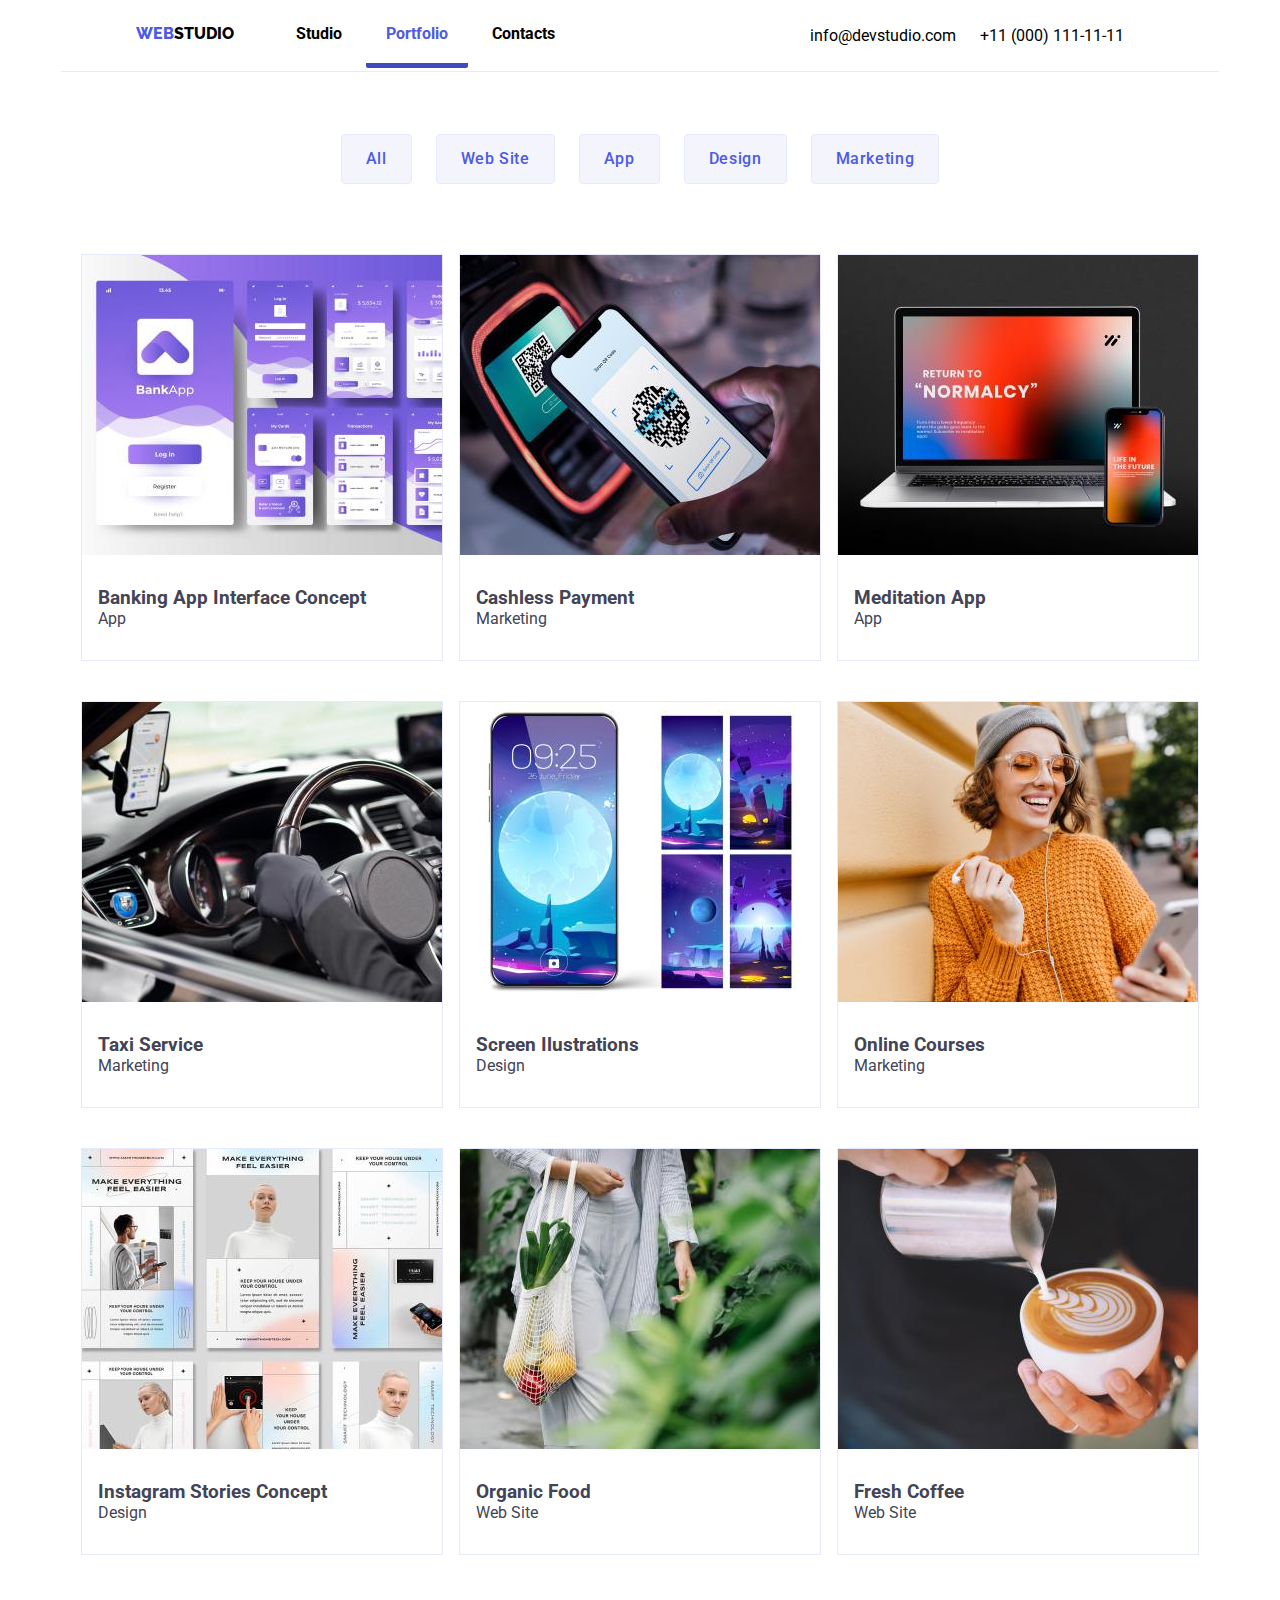
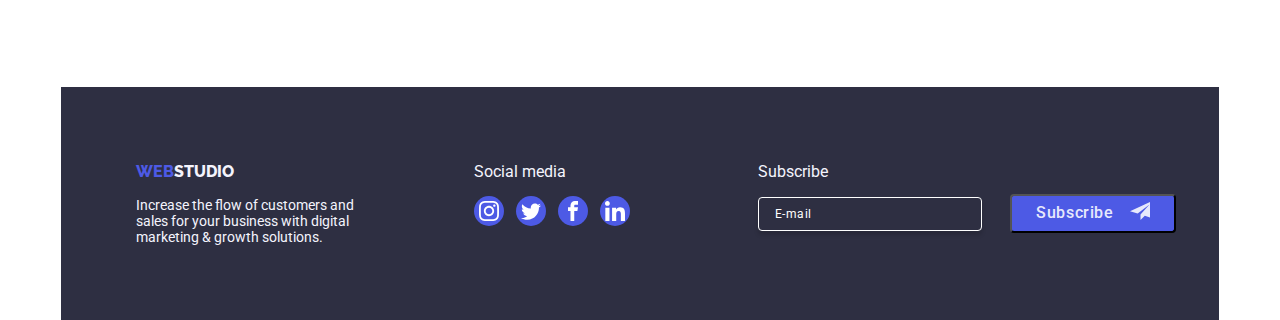
==== portfolio.html @ 4162ba5b "Initial commit" ====
<!DOCTYPE html>
<html lang="en">
  <head>
    <meta charset="UTF-8" />
    <meta name="viewport" content="width=device-width, initial-scale=1.0" />
    <link rel="stylesheet" type="text/css" href="./CSS/styles.css" />
    <title>Portfolio</title>

    <!--GoogleFont-->
    <link rel="preconnect" href="https://fonts.googleapis.com" />
    <link rel="preconnect" href="https://fonts.gstatic.com" crossorigin />
    <link
      href="https://fonts.googleapis.com/css2?family=Raleway:wght@800&family=Roboto:wght@400;500;700;900&display=swap"
      rel="stylesheet"
    />
    <link
      rel="stylesheet"
      href="https://cdnjs.cloudflare.com/ajax/libs/modern-normalize/2.0.0/modern-normalize.min.css"
      integrity="sha512-4xo8blKMVCiXpTaLzQSLSw3KFOVPWhm/TRtuPVc4WG6kUgjH6J03IBuG7JZPkcWMxJ5huwaBpOpnwYElP/m6wg=="
      crossorigin="anonymous"
      referrerpolicy="no-referrer"
    />
  </head>
  <body class="container">
    <header>
      <!--Navigational Links-->

      <nav class="headerlinks">
        <ul class="headerlinks-menu1">
          <li class="headerlinks-left">
            <a href="index.html" class="webstudio" style="color: #4d5ae5"
              >WEB<span class="Studio" style="color: black">STUDIO</span></a
            >
          </li>
          <li class="headerlinks-left">
            <a href="index.html" class="link">Studio</a>
          </li>

          <li class="headerlinks-left">
            <a href="portfolio.html" class="link active" style="color: #4d5ae5"
              >Portfolio</a
            >
          </li>

          <li class="headerlinks-left">
            <a href="#" class="link">Contacts</a>
          </li>
        </ul>

        <ul class="headerlinks-menu2">
          <li class="headerlinks-right">
            <a href="mailto:info@devstudio.com" class="link2"
              >info&#64;devstudio.com</a
            >
          </li>

          <li class="headerlinks-right">
            <a href="tel:+110001111111" class="link2"
              >+11 &#40;000&#41; 111&#8208;11&#8208;11</a
            >
          </li>
        </ul>
      </nav>
    </header>

    <main>
      <div class="portfoliofilter">
        <!--Portfolio Button Filter Section-->
        <br />
        <button class="portfoliobuttons" type="button">All</button>
        <button class="portfoliobuttons" type="button">Web Site</button>
        <button class="portfoliobuttons" type="button">App</button>
        <button class="portfoliobuttons" type="button">Design</button>
        <button class="portfoliobuttons" type="button">Marketing</button>
      </div>

      <section>
        <!--Portfolio Images Section-->

        <div class="portfolioimagesection">
          <div class="portfoliocontainer">
            <div class="portfoliodetails">
              <div class="portfolio-image">
                <img
                  src="Images/portfolio_banking_app_interface_concept.jpg"
                  alt="portfolio_banking_app_interface_concept"
                  width="360"
                  height="300"
                />
                <div class="portfolio-imagecaption">
                  <p>
                    14 Stylish and User-Friendly App Design Concepts · Task
                    Manager App · Calorie Tracker App · Exotic Fruit Ecommerce
                    App · Cloud Storage App
                  </p>
                </div>
              </div>

              <ul class="portfoliotext">
                <li><h3>Banking App Interface Concept</h3></li>
                <li>App</li>
              </ul>
            </div>

            <div class="portfoliodetails">
              <div class="portfolio-image">
                <img
                  src="Images/portfolio_cashless_payment.jpg"
                  alt="portfolio_cashless_payment"
                  width="360"
                  height="300"
                />
                <div class="portfolio-imagecaption">
                  <p>
                    14 Stylish and User-Friendly App Design Concepts · Task
                    Manager App · Calorie Tracker App · Exotic Fruit Ecommerce
                    App · Cloud Storage App
                  </p>
                </div>
              </div>
              <ul class="portfoliotext">
                <li><h3>Cashless Payment</h3></li>
                <li>Marketing</li>
              </ul>
            </div>

            <div class="portfoliodetails">
              <div class="portfolio-image">
                <img
                  src="Images/portfolio_meditation_app.jpg"
                  alt="portfolio_meditation_app"
                  width="360"
                  height="300"
                />
                <div class="portfolio-imagecaption">
                  <p>
                    14 Stylish and User-Friendly App Design Concepts · Task
                    Manager App · Calorie Tracker App · Exotic Fruit Ecommerce
                    App · Cloud Storage App
                  </p>
                </div>
              </div>
              <ul class="portfoliotext">
                <li><h3>Meditation App</h3></li>
                <li>App</li>
              </ul>
            </div>
          </div>

          <div class="portfoliocontainer">
            <div class="portfoliodetails">
              <div class="portfolio-image">
                <img
                  src="Images/portfolio_taxi_service.jpg"
                  alt="portfolio_taxi_service"
                  width="360"
                  height="300"
                />
                <div class="portfolio-imagecaption">
                  <p>
                    14 Stylish and User-Friendly App Design Concepts · Task
                    Manager App · Calorie Tracker App · Exotic Fruit Ecommerce
                    App · Cloud Storage App
                  </p>
                </div>
              </div>
              <ul class="portfoliotext">
                <li><h3>Taxi Service</h3></li>
                <li>Marketing</li>
              </ul>
            </div>

            <div class="portfoliodetails">
              <div class="portfolio-image">
                <img
                  src="Images/portfolio_screen_illustrations.jpg"
                  alt="portfolio_screen_illustrations"
                  width="360"
                  height="300"
                />
                <div class="portfolio-imagecaption">
                  <p>
                    14 Stylish and User-Friendly App Design Concepts · Task
                    Manager App · Calorie Tracker App · Exotic Fruit Ecommerce
                    App · Cloud Storage App
                  </p>
                </div>
              </div>
              <ul class="portfoliotext">
                <li><h3>Screen Ilustrations</h3></li>
                <li>Design</li>
              </ul>
            </div>

            <div class="portfoliodetails">
              <div class="portfolio-image">
                <img
                  src="Images/portfolio_online_courses.jpg"
                  alt="portfolio_online_courses"
                  width="360"
                  height="300"
                />

                <div class="portfolio-imagecaption">
                  <p>
                    14 Stylish and User-Friendly App Design Concepts · Task
                    Manager App · Calorie Tracker App · Exotic Fruit Ecommerce
                    App · Cloud Storage App
                  </p>
                </div>
              </div>
              <ul class="portfoliotext">
                <li><h3>Online Courses</h3></li>
                <li>Marketing</li>
              </ul>
            </div>
          </div>

          <div class="portfoliocontainer">
            <div class="portfoliodetails">
              <div class="portfolio-image">
                <img
                  src="Images/portfolio_instagram_stories_concept.jpg"
                  alt="portfolio_instagram_stories_concept"
                  width="360"
                  height="300"
                />
                <div class="portfolio-imagecaption">
                  <p>
                    14 Stylish and User-Friendly App Design Concepts · Task
                    Manager App · Calorie Tracker App · Exotic Fruit Ecommerce
                    App · Cloud Storage App
                  </p>
                </div>
              </div>
              <ul class="portfoliotext">
                <li><h3>Instagram Stories Concept</h3></li>
                <li>Design</li>
              </ul>
            </div>

            <div class="portfoliodetails">
              <div class="portfolio-image">
                <img
                  src="Images/portfolio_organic_food.jpg"
                  alt="portfolio_organic_food"
                  width="360"
                  height="300"
                />
                <div class="portfolio-imagecaption">
                  <p>
                    14 Stylish and User-Friendly App Design Concepts · Task
                    Manager App · Calorie Tracker App · Exotic Fruit Ecommerce
                    App · Cloud Storage App
                  </p>
                </div>
              </div>
              <ul class="portfoliotext">
                <li><h3>Organic Food</h3></li>
                <li>Web Site</li>
              </ul>
            </div>

            <div class="portfoliodetails">
              <div class="portfolio-image">
                <img
                  src="Images/portfolio_fresh_coffee.jpg"
                  alt="portfolio_fresh_coffee"
                  width="360"
                  height="300"
                />

                <div class="portfolio-imagecaption">
                  <p>
                    14 Stylish and User-Friendly App Design Concepts · Task
                    Manager App · Calorie Tracker App · Exotic Fruit Ecommerce
                    App · Cloud Storage App
                  </p>
                </div>
              </div>
              <ul class="portfoliotext">
                <li><h3>Fresh Coffee</h3></li>
                <li>Web Site</li>
              </ul>
            </div>
          </div>
        </div>
      </section>
    </main>

    <footer>
      <!--End Description-->
      <div class="footer">
        <div class="footerlogodetails">
          <a href="index.html" class="webstudio" style="color: #4d5ae5"
            >WEB<span class="Studio" style="color: #f4f4fd">STUDIO</span></a
          >

          <div class="footerdetails">
            <p>
              Increase the flow of customers and
              <br />
              sales for your business with digital
              <br />
              marketing &amp; growth solutions.
            </p>
          </div>
        </div>
        <div class="footersocialmedia">
          <p class="footerlabel">Social media</p>
          <div class="footer-icon">
            <svg width="20px" height="20px" class="iconsocmed">
              <use xlink:href="Images/icons.svg#instagram"></use>
            </svg>
          </div>
          <div class="footer-icon">
            <svg width="20" height="20" class="iconsocmed">
              <use xlink:href="./Images/icons.svg#twitter"></use>
            </svg>
          </div>
          <div class="footer-icon">
            <svg width="20" height="20" class="iconsocmed">
              <use xlink:href="./Images/icons.svg#facebook"></use>
            </svg>
          </div>
          <div class="footer-icon">
            <svg width="20" height="20" class="iconsocmed">
              <use xlink:href="./Images/icons.svg#linkedin-1"></use>
            </svg>
          </div>
        </div>

        <div>
          <p class="footerlabel">Subscribe</p>
          <div class="footer-subscribe">
            <form class="footer-form">
              <input type="email" class="footer-input" placeholder="E-mail" />
              <button type="submit" class="footer-button">
                Subscribe
                <span>
                  <svg width="20" height="20" class="icon-form">
                    <use xlink:href="./Images/icons.svg#icon-subscribe"></use>
                  </svg>
                </span>
              </button>
            </form>
          </div>
        </div>
      </div>
    </footer>
  </body>
</html>
---- CSS/styles.css ----
/*Global CSS*/

* {
  margin: 0;
  padding: 0;
  box-sizing: border-box;
}
.container {
  max-width: 1158px;
  padding-left: 0;
  padding-right: 0;
  margin-left: auto;
  margin-right: auto;
}
/* Root CSS*/
:root {
  --Iris: #4d5ae5;
  --Cloud: #f4f4fd;
  --Navy-Blue: #2e2f42;
  --White: #fff;
  --Cornflower: #e7e9fc;
  --SLATE: #434455;
  --lightslate: #8e8f99;
  --ocean: #404bbf;

  /* Navigational links CSS */
}
.headerlinks {
  display: flex;
  justify-content: space-between;
  align-items: center;
  flex-direction: row;
  padding-left: 75px;
  padding-right: 75px;
  flex-wrap: wrap;
  border-bottom: 1px solid var(--Cornflower);
  height: 72px;
}
.webstudio {
  text-decoration: none;
  font-weight: 800;
  font-family: 'raleway', sans-serif;
  padding-right: 38px;
  cursor: pointer;
}

.headerlinks-left .link {
  /*text decorations*/
  text-decoration: none;
  font-weight: bold;
  color: black;
  font-size: 16px;
  padding-right: 20px;
  padding-left: 20px;
}

.headerlinks-right .link2 {
  /*text decorations*/
  text-decoration: none;
  color: black;
  font-size: 16px;
  padding-right: 20px;
  padding-bottom: 20px;
}
.link:hover {
  color: gray;
}
.link2:hover {
  color: gray;
}
.link:active {
  color: var(--ocean);
  border-bottom: 5px solid var(--ocean);
  border-radius: 2px;
  width: 100%;
  display: inline-flex;
  padding-top: 20px;
  padding-bottom: 20px;
}
.link2:active {
  color: var(--ocean);
  border-bottom: 5px solid var(--ocean);
  border-radius: 2px;
  width: 100%;
  display: inline-flex;
  padding-top: 20px;
  padding-bottom: 20px;
}

.active {
  color: var(--ocean);
  border-bottom: 5px solid var(--ocean);
  border-radius: 2px;
  width: 100%;
  display: inline-flex;
  padding-top: 20px;
  padding-bottom: 20px;
}

.headerlinks-left {
  display: inline-block;
}

.headerlinks-right {
  display: inline-block;
}

/* Title heading CSS */

.button:hover {
  background-color: var(--Iris);
  color: var(--Cloud);
  box-shadow: 0px 2px 1px 0px rgba(46, 47, 66, 0.08),
    0px 1px 1px 0px rgba(46, 47, 66, 0.16),
    0px 1px 6px 0px rgba(46, 47, 66, 0.08);
}

.title {
  background-image: url('../Images/people_office.jpg');
  background-size: cover;
  position: relative;
  background-position: center;
  background-position-y: -135px;
  height: 500px;
  width: 1158px;

  font-size: 40px;
  color: var(--Cloud);

  /* flex*/
  display: flex;
  align-items: center;
  flex-direction: column;
  justify-content: center;
  font-weight: 900;
  flex-shrink: 0;

  /*margins and padding*/
  padding-top: 200px;
  padding-bottom: 200px;
}

.titleoverlay {
  background-color: rgba(46, 47, 66, 0.7);
  position: absolute;
  height: 100%;
  width: 100%;
  top: 0;
  left: 0;
  z-index: 1;
}

.button {
  z-index: 10;
}

.herotitle {
  border: 0;
  padding-bottom: 24px;
  z-index: 11;
}

.button {
  text-align: center;
  color: var(--SLATE);
  border-radius: 4px;
  cursor: pointer;
  font-family: Roboto;
  font-size: 16px;

  /*margins and padding*/
  padding-top: 16px;
  padding-bottom: 16px;
  padding-left: 32px;
  padding-right: 32px;
  border: 4px;
}

/*Modal CSS*/
.backdrop {
  width: 100%;
  height: 100%;
  background-color: rgba(0, 0, 0, 0.4);
  position: fixed;
  top: 0;
  display: flex;
  justify-content: center;
  align-items: center;
  transition: opacity 250ms cubic-bezier(0.4, 0, 0.2, 1);
  z-index: 12;
}
.modal {
  width: 408px;
  height: 584px;
  background-color: white;
  border-radius: 4px;
  padding: 24px;
}
.is-hidden {
  pointer-events: none;
  opacity: 0;
}
.modal-close-btn {
  border-radius: 100%;
  border: 1px solid rgba(0, 0, 0, 0.1);
  background-color: var(--Cornflower);
  width: 24px;
  height: 24px;
  color: var(--ocean);
  margin-left: auto;
  display: block;
  transition: fill 250ms cubic-bezier(0.4, 0, 0.2, 1),
    border 250ms cubic-bezier(0.4, 0, 0.2, 1);
  cursor: pointer;
  display: flex;
  align-items: center;
  justify-content: center;
  font-size: 16px;
}
.modal-close-btn:hover {
  fill: currentColor;
  border: 1px solid currentColor;
  background-color: var(--ocean);
  color: var(--Cornflower);
  transition: fill 250ms cubic-bezier(0.4, 0, 0.2, 1),
    border 250ms cubic-bezier(0.4, 0, 0.2, 1);
}

.modal-header {
  color: var(--NAVY-BLUE, #2e2f42);
  text-align: center;
  margin-top: 24px;
  margin-bottom: 16px;
  /* Body Medium */
  font-family: Roboto;
  font-size: 16px;
  font-style: normal;
  font-weight: 500;
  line-height: 24px; /* 150% */
  letter-spacing: 0.32px;
}

.modal-label {
  color: var(--LIGHT-SLATE, #8e8f99);
  /* Small Text */
  font-family: Roboto;
  font-size: 12px;
  font-style: normal;
  font-weight: 400;
  line-height: 14px; /* 116.667% */
  letter-spacing: 0.48px;
}

.modal-input {
  color: var(--LIGHT-SLATE, #8e8f99);
  width: 360px;
  height: 40px;
  /* Small Text */
  font-family: Roboto;
  font-size: 12px;
  font-style: normal;
  font-weight: 400;
  line-height: 14px; /* 116.667% */
  letter-spacing: 0.48px;
  padding-left: 36px;
  border-radius: 4px;
  border: 1px solid var(--NAVY-BLUE-modal, rgba(46, 47, 66, 0.4));
  transition: 250ms;
  transition-property: color, border-color, background-color;
  transition-timing-function: cubic-bezier(0.4, 0, 0.2, 1);
}

.modal-textbox {
  color: var(--LIGHT-SLATE, #8e8f99);
  width: 360px;
  height: 100px;
  /* Small Text */
  font-family: Roboto;
  font-size: 12px;
  font-style: normal;
  font-weight: 400;
  line-height: 14px; /* 116.667% */
  letter-spacing: 0.48px;
  padding: 8px 8px;
  border-radius: 4px;
  border: 1px solid var(--NAVY-BLUE-modal, rgba(46, 47, 66, 0.4));
}

textarea {
  resize: none;
}

.modal-checkbox {
  width: 16px;
  height: 16px;
}

.modal-checkboxcontainer {
  display: flex;
  gap: 8px;
  padding-top: 8px;
}
.modal-form {
  display: flex;
  flex-direction: column;
}

.modal-iconname {
  position: relative;
  top: -30px;
  left: 10px;
}

.modal-iconphone {
  position: relative;
  top: -30px;
  left: 10px;
}

.modal-iconemail {
  position: relative;
  top: -30px;
  left: 10px;
}
.modal-sendbutton {
  color: var(--Cornflower);
  border-radius: 4px;
  cursor: pointer;
  font-family: Roboto;
  font-size: 16px;
  position: relative;
  top: 20px;
  left: 95px;

  /*margins and padding*/
  padding: 16px 32px;
  border: 4px;
  background-color: var(--Iris);
  width: 169px;
  height: 56px;

  border-radius: 4px;
  box-shadow: 0px 4px 4px 0px rgba(0, 0, 0, 0.15);
}

.modal-sendbutton:active {
  border: 1px solid currentColor;
  background-color: var(--ocean);
  color: var(--Cornflower);
  transition: fill 250ms cubic-bezier(0.4, 0, 0.2, 1),
    border 250ms cubic-bezier(0.4, 0, 0.2, 1);
}
.modal-sendbutton:hover {
  cursor: pointer;
}

.modal-container {
  margin: 8px 0px;
}
/*modal checkbox*/

.service-agree {
  display: flex;
  align-items: center;
  justify-content: center;
}
.agree-checkbox {
  width: 20px;
  height: 20px;
  position: relative;
  left: 18px;
  opacity: 0;
}

.agree-check-icon {
  fill: none;
  margin-right: 8px;
  border: 2px solid black;
  border-radius: 2px;
  transition: 250ms;
  transition-property: color, border-color, background-color;
  transition-timing-function: cubic-bezier(0.4, 0, 0.2, 1);
}

.service-agree .agree-checkbox:focus + .agree-check-icon,
.service-agree .agree-checkbox:checked:focus + .agree-check-icon {
  outline: 2px solid #212121;
}

.service-agree .agree-checkbox:checked + .agree-check-icon {
  background-color: var(--Iris);
  border-color: var(--Iris);
  fill: white;
  outline: none;
  stroke: white;
  stroke-width: 0.2;
  visibility: visible;
}

.agree-text {
  color: var(--LIGHT-SLATE, #8e8f99);
  /* Small Text */
  font-family: Roboto;
  font-size: 12px;
  font-style: normal;
  font-weight: 400;
  line-height: 14px; /* 116.667% */
  letter-spacing: 0.48px;
}

/*modal psuedoelements*/
.modal-input:focus + .modal-iconname,
.modal-input:hover + .modal-iconname {
  fill: var(--Iris);
  transition: 250ms;
  transition-property: color, border-color, background-color;
  transition-timing-function: cubic-bezier(0.4, 0, 0.2, 1);
}

.modal-input:focus + .modal-iconphone,
.modal-input:hover + .modal-iconphone {
  fill: var(--Iris);
  transition: 250ms;
  transition-property: color, border-color, background-color;
  transition-timing-function: cubic-bezier(0.4, 0, 0.2, 1);
}

.modal-input:focus + .modal-iconemail,
.modal-input:hover + .modal-iconemail {
  fill: var(--Iris);
  transition: 250ms;
  transition-property: color, border-color, background-color;
  transition-timing-function: cubic-bezier(0.4, 0, 0.2, 1);
}

.modal-input:hover {
  border-radius: 4px;
  border: 1px solid var(--Iris-modal, rgba(85, 92, 228, 0.825));
  transition: 250ms;
  transition-property: color, border-color, background-color;
  transition-timing-function: cubic-bezier(0.4, 0, 0.2, 1);
}

.modal-textbox:hover::placeholder {
  color: var(--Iris);
  transition: 250ms;
  transition-property: color, border-color, background-color;
  transition-timing-function: cubic-bezier(0.4, 0, 0.2, 1);
}
.modal-textbox:hover {
  border-radius: 4px;
  border: 1px solid var(--Iris-modal, rgba(85, 92, 228, 0.825));
  transition: 250ms;
  transition-property: color, border-color, background-color;
  transition-timing-function: cubic-bezier(0.4, 0, 0.2, 1);
}

.modal-input:focus {
  border-radius: 4px;
  border: 1px solid var(--Iris-modal, rgba(85, 92, 228, 0.825));
  transition: 250ms;
  transition-property: color, border-color, background-color;
  transition-timing-function: cubic-bezier(0.4, 0, 0.2, 1);
}

/* Main CSS */
.advantages_section {
  margin-top: 60px;
  margin-bottom: 60px;
}
body {
  font-family: 'Roboto', sans-serif;
  color: var(--SLATE);
  margin-left: 100px;
  margin-right: 100px;
}
ul {
  list-style-type: none;
}
li {
  list-style-type: none;
}

h2 {
  color: var(--Navy-Blue);
}

/* Content1 CSS */

.content1 {
  /*flex and alignment*/
  display: flex;
  justify-content: center;
  padding-left: 50px;
  padding-right: 50px;
}

.content1-iconcontainer {
  background-color: var(--Cloud);
  padding: 24px 100px;
  text-align: center;
  margin-bottom: 8px;
  border-radius: 4px;
}

.content1-iconcontainer:hover {
  box-shadow: 5px 5px 5px 5px gray;
  transform: scale(0.75);
}
.content1-iconcontainer:active {
  background: linear-gradient(to bottom, #fff 0%, var(--lightslate) 100%);
}

.content1details {
  display: flex;
  flex-direction: column;
  align-items: flex-start;
  padding: 8px 8px;
  font-size: 16px;
  font-family: 'roboto', sans-serif;
}

.content1details h3 {
  margin-bottom: 8px;
}

/* Content2 CSS */
.content2title {
  text-align: center;
}
.content2images {
  display: flex;
  justify-content: center;
  margin-top: 50px;
  margin-bottom: 50px;
}

.images {
  margin: 12px;
  border: 1px solid var(--Cornflower);
}

/* Content3 CSS */

.content3 {
  background-color: var(--Cloud);
  text-align: center;
  padding-left: 50px;
  padding-right: 50px;
}

.content3profiles {
  /*design*/
  background-color: var(--White);
  border-radius: 0px 0px 4px 4px;
  background: var(--WHITE, #fff);
  box-shadow: 0px 2px 1px 0px rgba(46, 47, 66, 0.08),
    0px 1px 1px 0px rgba(46, 47, 66, 0.16),
    0px 1px 6px 0px rgba(46, 47, 66, 0.08);

  /*flex and alignment*/
  display: inline-flex;
  align-items: baseline;
  flex-direction: column;
  justify-content: center;

  /*paddings and margins*/
  margin-left: 8px;
  margin-right: 8px;
  margin-bottom: 120px;
}

.content3title {
  text-align: center;
  padding-top: 100px;
  padding-bottom: 72px;
}

.content3details {
  display: flex;
  justify-content: center;
  align-items: center;
  flex-direction: column;
  margin-left: auto;
  margin-right: auto;
  padding: 32px 32px 0px 32px;
  gap: 8px;
}

/*Content 4 CSS*/

.content4title {
  text-align: center;
  margin-bottom: 72px;
  margin-top: 120px;
}

.customers {
  display: inline-flex;
  flex-direction: row;
  border: 1px solid var(--lightslate);
  padding: 16px 24px;
  border-radius: 4px;
  margin: 0px 12px 120px 12px;
}

.customers:hover {
  box-shadow: 1px 1px 1px 1px gray;
  transform: scale(0.75);
}

.content4icons {
  display: flex;
  justify-content: center;
}

.customer-logo {
  fill: var(--lightslate);
}

/*footer CSS*/

.footer {
  background-color: var(--Navy-Blue);
  padding-top: 75px;
  padding-bottom: 75px;
  padding-left: 75px;

  display: flex;
  justify-content: flex-start;
  gap: 120px;
}

.footer .webstudio {
  text-decoration: none;
  font-weight: 800;
  font-family: 'raleway', sans-serif;
}

.footerdetails {
  color: var(--Cloud);
  font-size: 14px;
  margin-top: 16px;
}

.footerlabel {
  color: var(--Cloud);
  font-size: 16px;
}

/*Icons for footer and content 3 CSS*/

.footer-icon {
  display: inline-block;
  padding: 5px;
  background-color: var(--Iris);
  border-radius: 50%;
  margin-top: 15px;
  margin-right: 8px;
}

.footer-icon:active {
  background: linear-gradient(
    to bottom,

    var(--lightslate) 0%,
    var(--Iris) 100%
  );
}

.footer-icon:hover {
  transform: scale(1.5);
}

div .teamsocialicons {
  margin-bottom: 32px;
}
div .team-icon {
  display: inline-block;
  flex-direction: row;
  align-items: center;
  gap: 8px;
  padding: 5px;
  background-color: var(--Iris);
  border-radius: 50%;
  margin-top: 15px;
  margin-right: 8px;
}

.teamsocialicons {
  margin: auto;
}

.iconsocmed {
  fill: white;
  display: flex;
  justify-content: flex-start;
}

.team-icon:hover {
  transform: scale(1.5);
  background: var(--Iris);
}

.team-icon:active {
  background: linear-gradient(
    to bottom,
    var(--lightslate) 0%,
    var(--Iris) 100%
  );
}

.footer-button {
  display: inline-flex;
  background: var(--Iris);
  color: var(--Cornflower);
  padding: 4px 24px;
  justify-content: center;
  align-items: center;
  gap: 16px;
  border-radius: 4px;
  margin: 0 24px;
  /* Button Text */
  font-family: Roboto;
  font-size: 16px;
  font-style: normal;
  font-weight: 500;
  line-height: 24px; /* 150% */
  letter-spacing: 0.64px;
}

.icon-form {
  fill: var(--Cornflower);
}

.footer-input {
  padding: 4px 50px 4px 16px;
  margin-top: 16px;
  justify-content: center;
  color: var(--WHITE, #fff);
  font-family: Roboto;
  font-size: 12px;
  font-style: normal;
  font-weight: 400;
  line-height: 24px; /* 200% */
  letter-spacing: 0.48px;
  border-radius: 4px;
  border: 1px solid var(--WHITE, #fff);
  box-shadow: 0px 4px 4px 0px rgba(0, 0, 0, 0.15);
  background: var(--NAVY-BLUE, #2e2f42);
}

.footer-input:active {
  padding: 4px 50px 4px 16px;
  margin-top: 16px;
  justify-content: center;
  color: var(--WHITE, #fff);
  font-family: Roboto;
  font-size: 12px;
  font-style: normal;
  font-weight: 400;
  line-height: 24px; /* 200% */
  letter-spacing: 0.48px;
  border-radius: 4px;
  border: 1px solid var(--WHITE, #fff);
  box-shadow: 0px 4px 4px 0px rgba(0, 0, 0, 0.15);
  background: var(--NAVY-BLUE, #2e2f42);
}

.footer-input::placeholder {
  color: var(--WHITE, #fff);
}
/*** PORTFOLIO PAGE STYLES ***/

/* Portfolio main Css*/

.portfoliofilter {
  display: flex;
  justify-content: center;
  flex-direction: row;
  margin-right: 20px;
  margin-left: 20px;
  flex-wrap: wrap;
  margin-top: 50px;
}

.portfoliobuttons {
  padding: 12px 24px;
  margin: 12px;
  color: var(--IRIS, #4d5ae5);
  text-align: center;
  border-radius: 4px;
  border: 1px solid var(--CORNFLOWER, #e7e9fc);
  background: var(--CLOUD, #f4f4fd);

  /* Button Text */
  font-family: Roboto;
  font-size: 16px;
  font-style: normal;
  font-weight: 500;
  line-height: 24px; /* 150% */
  letter-spacing: 0.64px;
}

.portfoliobuttons:hover {
  background-color: var(--Iris);
  color: var(--Cloud);
  box-shadow: 0px 2px 1px 0px rgba(46, 47, 66, 0.08),
    0px 1px 1px 0px rgba(46, 47, 66, 0.16),
    0px 1px 6px 0px rgba(46, 47, 66, 0.08);
}

.portfolioimagesection {
  display: flex;
  flex-direction: column;
  align-items: center;
  margin-top: 50px;
  margin-bottom: 100px;
}
.portfoliocontainer {
  display: inline-flex;
  justify-content: center;
}

.portfoliodetails {
  display: flex;
  justify-content: flex-start;
  flex-direction: column;
  margin: 8px 8px 32px;

  border: 1px solid var(--Cornflower);
  text-align: left;
  overflow: hidden;
}

.portfoliotext {
  padding-inline-start: 16px;
  padding-top: 32px;
  padding-bottom: 32px;
}

/*Portfolio pseudo-class*/

.portfoliodetails:hover {
  box-shadow: 0px 2px 1px 0px rgba(46, 47, 66, 0.08),
    0px 1px 1px 0px rgba(46, 47, 66, 0.16),
    0px 1px 6px 0px rgba(46, 47, 66, 0.08);
}

/*portfolio image setting in HMW5*/
.portfolio-imagecaption {
  position: absolute;
  background-color: var(--IRIS, #4d5ae5);
  color: white;
  width: 100%;
  height: 100%;
  top: 0;
  left: 0;
  opacity: 0;
  transform: translateY(
    100%
  ); /*manipulates y axis of overlay to go 100% below*/

  transition: transform 0.25s cubic-bezier(0.4, 0, 0.2, 1);
}

.portfolio-imagecaption p {
  padding: 40px 32px;

  /*font style*/
  font-family: Roboto;
  font-size: 16px;
  font-style: normal;
  font-weight: 400;
  line-height: 24px; /* 150% */
  letter-spacing: 0.32px;
}

.portfolio-image {
  position: relative;
  overflow: hidden;
}

.portfolio-image img {
  display: block;
  width: 100%;
}

.portfoliodetails:hover .portfolio-imagecaption {
  opacity: 0.9;
  transform: translateY(0);
}
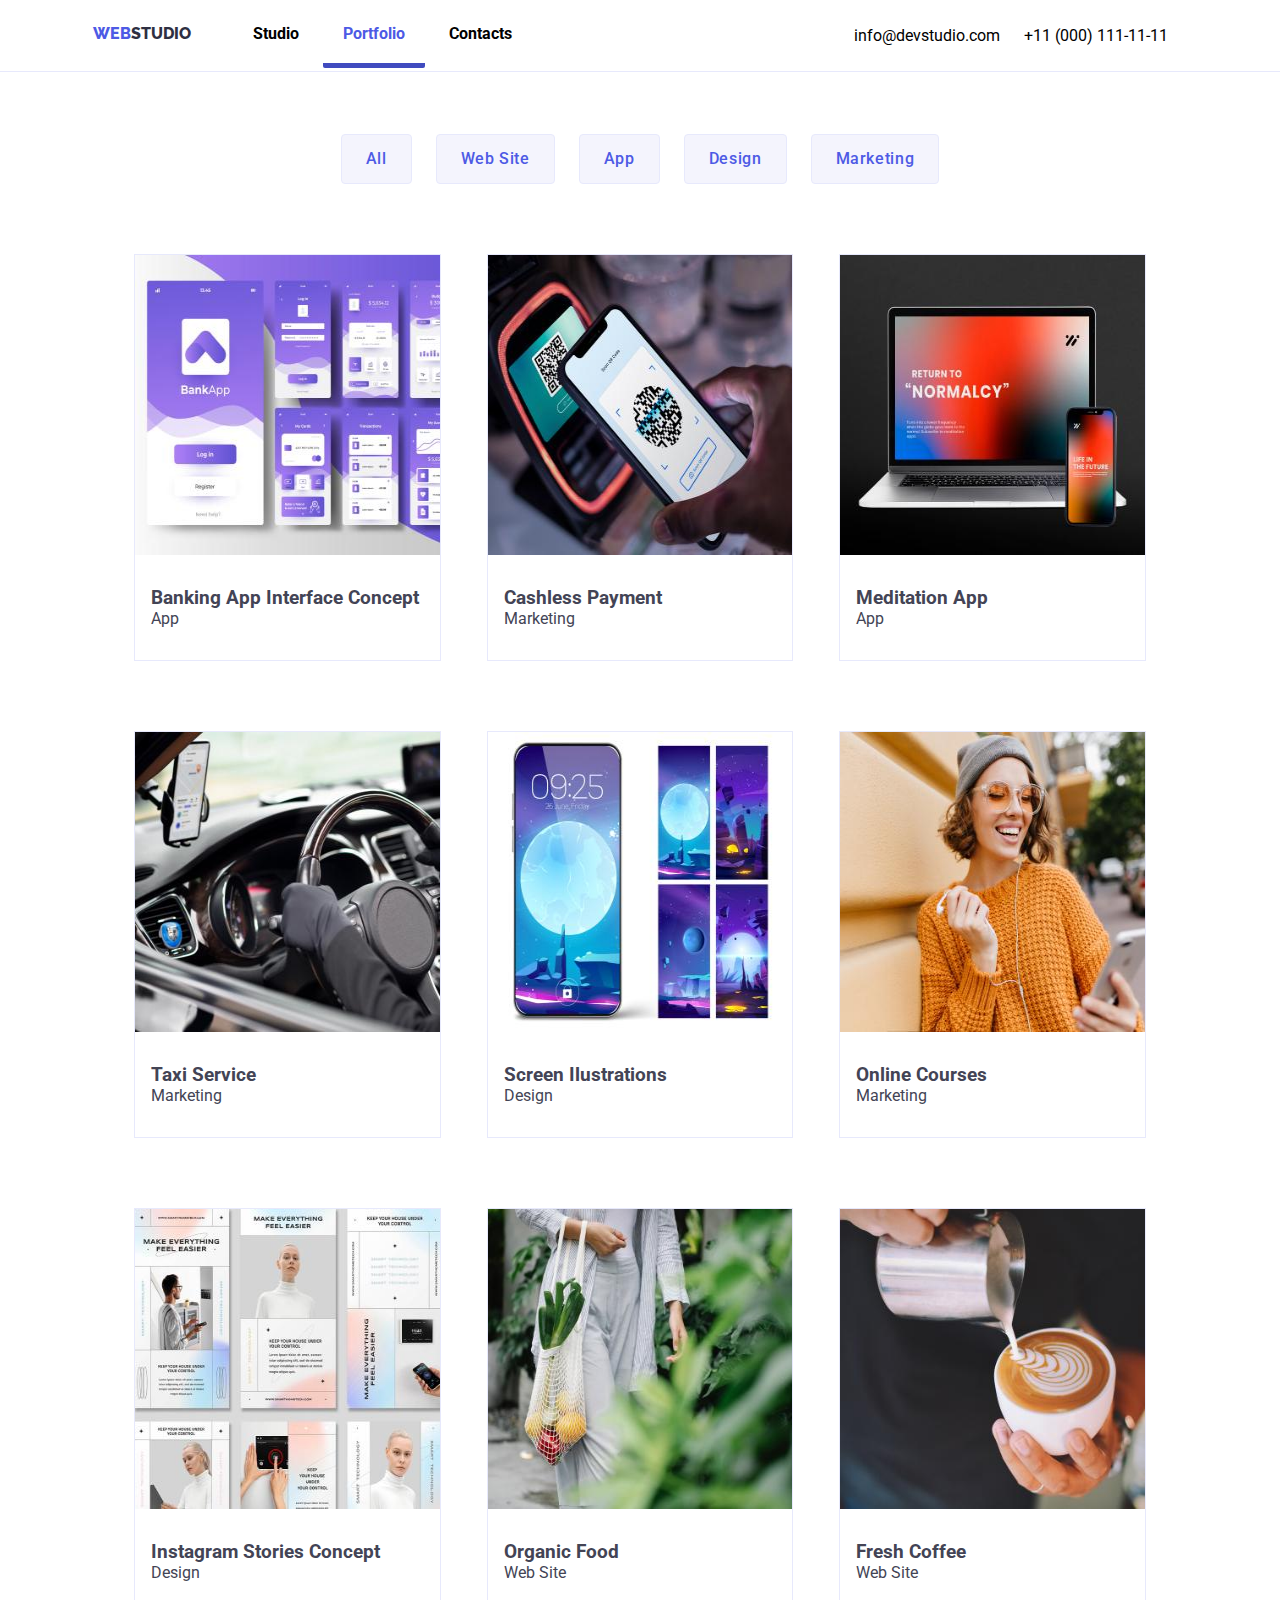
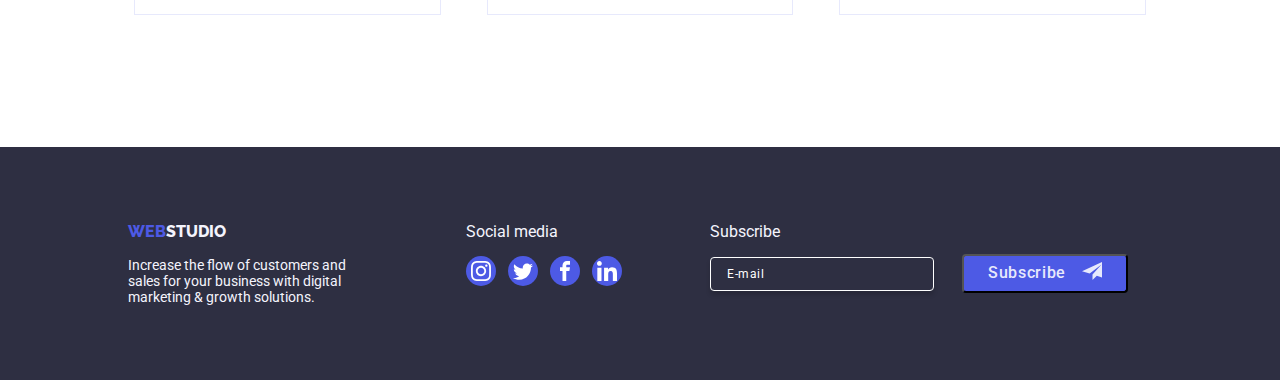
==== commit 582f2925: "Commit" ====
--- a/portfolio.html
+++ b/portfolio.html
@@ -23,46 +23,56 @@
   </head>
   <body class="container">
     <header>
-      <!--Navigational Links-->
-
-      <nav class="headerlinks">
-        <ul class="headerlinks-menu1">
-          <li class="headerlinks-left">
-            <a href="index.html" class="webstudio" style="color: #4d5ae5"
-              >WEB<span class="Studio" style="color: black">STUDIO</span></a
+         <!--Navigational Links-->
+         <nav class="headerlinks">
+          <ul class="headerlinks-menu1">
+            <li class="headerlinks-left logo">
+              <a href="index.html" class="webstudio" style="color: #4d5ae5"
+                >WEB<span class="Studio" style="color: #2e2f42">STUDIO</span></a
+              >
+            </li>
+            <li class="headerlinks-left link1">
+              <a href="index.html" class="link">Studio</a>
+            </li>
+  
+            <li class="headerlinks-left link1">
+              <a href="portfolio.html" class="link active" style="color: #4d5ae5"
+              >Portfolio</a>
+            </li>
+  
+            <li class="headerlinks-left link1">
+              <a href="#" class="link">Contacts</a>
+            </li>
+          </ul>
+  
+          <ul class="headerlinks-menu2">
+            <li class="headerlinks-right link2">
+              <a href="mailto:info@devstudio.com" class="link2"
+                >info&#64;devstudio.com</a
+              >
+            </li>
+  
+            <li class="headerlinks-right link2">
+              <a href="tel:+110001111111" class="link2"
+                >+11 &#40;000&#41; 111&#8208;11&#8208;11</a
+              >
+            </li>
+            <li class= "link3 mobile-container">
+              <button type="button" class="js-open-menu">
+              <svg
+              width="32"
+              height="22"
+              class="js-open-menu"
+              aria-expanded="true"
+              aria-controls="mobile-menu"
             >
-          </li>
-          <li class="headerlinks-left">
-            <a href="index.html" class="link">Studio</a>
-          </li>
-
-          <li class="headerlinks-left">
-            <a href="portfolio.html" class="link active" style="color: #4d5ae5"
-              >Portfolio</a
-            >
-          </li>
-
-          <li class="headerlinks-left">
-            <a href="#" class="link">Contacts</a>
-          </li>
-        </ul>
-
-        <ul class="headerlinks-menu2">
-          <li class="headerlinks-right">
-            <a href="mailto:info@devstudio.com" class="link2"
-              >info&#64;devstudio.com</a
-            >
-          </li>
-
-          <li class="headerlinks-right">
-            <a href="tel:+110001111111" class="link2"
-              >+11 &#40;000&#41; 111&#8208;11&#8208;11</a
-            >
-          </li>
-        </ul>
-      </nav>
+              <use href="./Images/icons.svg#hamburger"></use>
+            </svg>
+          </button>
+            </li>
+          </ul>
+        </nav>
     </header>
-
     <main>
       <div class="portfoliofilter">
         <!--Portfolio Button Filter Section-->
@@ -73,280 +83,284 @@
         <button class="portfoliobuttons" type="button">Design</button>
         <button class="portfoliobuttons" type="button">Marketing</button>
       </div>
-
-      <section>
-        <!--Portfolio Images Section-->
-
-        <div class="portfolioimagesection">
-          <div class="portfoliocontainer">
-            <div class="portfoliodetails">
-              <div class="portfolio-image">
-                <img
-                  src="Images/portfolio_banking_app_interface_concept.jpg"
-                  alt="portfolio_banking_app_interface_concept"
-                  width="360"
-                  height="300"
-                />
-                <div class="portfolio-imagecaption">
-                  <p>
-                    14 Stylish and User-Friendly App Design Concepts · Task
-                    Manager App · Calorie Tracker App · Exotic Fruit Ecommerce
-                    App · Cloud Storage App
-                  </p>
-                </div>
-              </div>
-
-              <ul class="portfoliotext">
-                <li><h3>Banking App Interface Concept</h3></li>
-                <li>App</li>
-              </ul>
-            </div>
-
-            <div class="portfoliodetails">
-              <div class="portfolio-image">
-                <img
-                  src="Images/portfolio_cashless_payment.jpg"
-                  alt="portfolio_cashless_payment"
-                  width="360"
-                  height="300"
-                />
-                <div class="portfolio-imagecaption">
-                  <p>
-                    14 Stylish and User-Friendly App Design Concepts · Task
-                    Manager App · Calorie Tracker App · Exotic Fruit Ecommerce
-                    App · Cloud Storage App
-                  </p>
-                </div>
-              </div>
-              <ul class="portfoliotext">
-                <li><h3>Cashless Payment</h3></li>
-                <li>Marketing</li>
-              </ul>
-            </div>
-
-            <div class="portfoliodetails">
-              <div class="portfolio-image">
-                <img
-                  src="Images/portfolio_meditation_app.jpg"
-                  alt="portfolio_meditation_app"
-                  width="360"
-                  height="300"
-                />
-                <div class="portfolio-imagecaption">
-                  <p>
-                    14 Stylish and User-Friendly App Design Concepts · Task
-                    Manager App · Calorie Tracker App · Exotic Fruit Ecommerce
-                    App · Cloud Storage App
-                  </p>
-                </div>
-              </div>
-              <ul class="portfoliotext">
-                <li><h3>Meditation App</h3></li>
-                <li>App</li>
-              </ul>
-            </div>
-          </div>
-
-          <div class="portfoliocontainer">
-            <div class="portfoliodetails">
-              <div class="portfolio-image">
-                <img
-                  src="Images/portfolio_taxi_service.jpg"
-                  alt="portfolio_taxi_service"
-                  width="360"
-                  height="300"
-                />
-                <div class="portfolio-imagecaption">
-                  <p>
-                    14 Stylish and User-Friendly App Design Concepts · Task
-                    Manager App · Calorie Tracker App · Exotic Fruit Ecommerce
-                    App · Cloud Storage App
-                  </p>
-                </div>
-              </div>
-              <ul class="portfoliotext">
-                <li><h3>Taxi Service</h3></li>
-                <li>Marketing</li>
-              </ul>
-            </div>
-
-            <div class="portfoliodetails">
-              <div class="portfolio-image">
-                <img
-                  src="Images/portfolio_screen_illustrations.jpg"
-                  alt="portfolio_screen_illustrations"
-                  width="360"
-                  height="300"
-                />
-                <div class="portfolio-imagecaption">
-                  <p>
-                    14 Stylish and User-Friendly App Design Concepts · Task
-                    Manager App · Calorie Tracker App · Exotic Fruit Ecommerce
-                    App · Cloud Storage App
-                  </p>
-                </div>
-              </div>
-              <ul class="portfoliotext">
-                <li><h3>Screen Ilustrations</h3></li>
-                <li>Design</li>
-              </ul>
-            </div>
-
-            <div class="portfoliodetails">
-              <div class="portfolio-image">
-                <img
-                  src="Images/portfolio_online_courses.jpg"
-                  alt="portfolio_online_courses"
-                  width="360"
-                  height="300"
-                />
-
-                <div class="portfolio-imagecaption">
-                  <p>
-                    14 Stylish and User-Friendly App Design Concepts · Task
-                    Manager App · Calorie Tracker App · Exotic Fruit Ecommerce
-                    App · Cloud Storage App
-                  </p>
-                </div>
-              </div>
-              <ul class="portfoliotext">
-                <li><h3>Online Courses</h3></li>
-                <li>Marketing</li>
-              </ul>
-            </div>
-          </div>
-
-          <div class="portfoliocontainer">
-            <div class="portfoliodetails">
-              <div class="portfolio-image">
-                <img
-                  src="Images/portfolio_instagram_stories_concept.jpg"
-                  alt="portfolio_instagram_stories_concept"
-                  width="360"
-                  height="300"
-                />
-                <div class="portfolio-imagecaption">
-                  <p>
-                    14 Stylish and User-Friendly App Design Concepts · Task
-                    Manager App · Calorie Tracker App · Exotic Fruit Ecommerce
-                    App · Cloud Storage App
-                  </p>
-                </div>
-              </div>
-              <ul class="portfoliotext">
-                <li><h3>Instagram Stories Concept</h3></li>
-                <li>Design</li>
-              </ul>
-            </div>
-
-            <div class="portfoliodetails">
-              <div class="portfolio-image">
-                <img
-                  src="Images/portfolio_organic_food.jpg"
-                  alt="portfolio_organic_food"
-                  width="360"
-                  height="300"
-                />
-                <div class="portfolio-imagecaption">
-                  <p>
-                    14 Stylish and User-Friendly App Design Concepts · Task
-                    Manager App · Calorie Tracker App · Exotic Fruit Ecommerce
-                    App · Cloud Storage App
-                  </p>
-                </div>
-              </div>
-              <ul class="portfoliotext">
-                <li><h3>Organic Food</h3></li>
-                <li>Web Site</li>
-              </ul>
-            </div>
-
-            <div class="portfoliodetails">
-              <div class="portfolio-image">
-                <img
-                  src="Images/portfolio_fresh_coffee.jpg"
-                  alt="portfolio_fresh_coffee"
-                  width="360"
-                  height="300"
-                />
-
-                <div class="portfolio-imagecaption">
-                  <p>
-                    14 Stylish and User-Friendly App Design Concepts · Task
-                    Manager App · Calorie Tracker App · Exotic Fruit Ecommerce
-                    App · Cloud Storage App
-                  </p>
-                </div>
-              </div>
-              <ul class="portfoliotext">
-                <li><h3>Fresh Coffee</h3></li>
-                <li>Web Site</li>
-              </ul>
-            </div>
-          </div>
-        </div>
-      </section>
+    <section>
+      <!--Portfolio Images Section-->
+
+      <div class="portfolioimagesection">
+       
+          <div class="portfoliodetails flex1 flex2">
+            <div class="portfolio-image">
+              <img
+                src="Images/portfolio_banking_app_interface_concept.jpg"
+                alt="portfolio_banking_app_interface_concept"
+                width="360"
+                height="300"
+              />
+              <div class="portfolio-imagecaption">
+                <p>
+                  14 Stylish and User-Friendly App Design Concepts · Task
+                  Manager App · Calorie Tracker App · Exotic Fruit Ecommerce
+                  App · Cloud Storage App
+                </p>
+              </div>
+            </div>
+
+            <ul class="portfoliotext">
+              <li><h3>Banking App Interface Concept</h3></li>
+              <li>App</li>
+            </ul>
+          </div>
+
+          <div class="portfoliodetails flex1 flex2">
+            <div class="portfolio-image">
+              <img
+                src="Images/portfolio_cashless_payment.jpg"
+                alt="portfolio_cashless_payment"
+                width="360"
+                height="300"
+              />
+              <div class="portfolio-imagecaption">
+                <p>
+                  14 Stylish and User-Friendly App Design Concepts · Task
+                  Manager App · Calorie Tracker App · Exotic Fruit Ecommerce
+                  App · Cloud Storage App
+                </p>
+              </div>
+            </div>
+            <ul class="portfoliotext">
+              <li><h3>Cashless Payment</h3></li>
+              <li>Marketing</li>
+            </ul>
+          </div>
+
+          <div class="portfoliodetails flex1 flex2">
+            <div class="portfolio-image">
+              <img
+                src="Images/portfolio_meditation_app.jpg"
+                alt="portfolio_meditation_app"
+                width="360"
+                height="300"
+              />
+              <div class="portfolio-imagecaption">
+                <p>
+                  14 Stylish and User-Friendly App Design Concepts · Task
+                  Manager App · Calorie Tracker App · Exotic Fruit Ecommerce
+                  App · Cloud Storage App
+                </p>
+              </div>
+            </div>
+            <ul class="portfoliotext">
+              <li><h3>Meditation App</h3></li>
+              <li>App</li>
+            </ul>
+          </div>
+        
+
+       
+          <div class="portfoliodetails flex1 flex2">
+            <div class="portfolio-image">
+              <img
+                src="Images/portfolio_taxi_service.jpg"
+                alt="portfolio_taxi_service"
+                width="360"
+                height="300"
+              />
+              <div class="portfolio-imagecaption">
+                <p>
+                  14 Stylish and User-Friendly App Design Concepts · Task
+                  Manager App · Calorie Tracker App · Exotic Fruit Ecommerce
+                  App · Cloud Storage App
+                </p>
+              </div>
+            </div>
+            <ul class="portfoliotext">
+              <li><h3>Taxi Service</h3></li>
+              <li>Marketing</li>
+            </ul>
+          </div>
+
+          <div class="portfoliodetails flex1 flex2">
+            <div class="portfolio-image">
+              <img
+                src="Images/portfolio_screen_illustrations.jpg"
+                alt="portfolio_screen_illustrations"
+                width="360"
+                height="300"
+              />
+              <div class="portfolio-imagecaption">
+                <p>
+                  14 Stylish and User-Friendly App Design Concepts · Task
+                  Manager App · Calorie Tracker App · Exotic Fruit Ecommerce
+                  App · Cloud Storage App
+                </p>
+              </div>
+            </div>
+            <ul class="portfoliotext">
+              <li><h3>Screen Ilustrations</h3></li>
+              <li>Design</li>
+            </ul>
+          </div>
+
+          <div class="portfoliodetails flex1 flex2">
+            <div class="portfolio-image">
+              <img
+                src="Images/portfolio_online_courses.jpg"
+                alt="portfolio_online_courses"
+                width="360"
+                height="300"
+              />
+
+              <div class="portfolio-imagecaption">
+                <p>
+                  14 Stylish and User-Friendly App Design Concepts · Task
+                  Manager App · Calorie Tracker App · Exotic Fruit Ecommerce
+                  App · Cloud Storage App
+                </p>
+              </div>
+            </div>
+            <ul class="portfoliotext">
+              <li><h3>Online Courses</h3></li>
+              <li>Marketing</li>
+            </ul>
+          </div>
+        
+
+    
+          <div class="portfoliodetails flex1 flex2">
+            <div class="portfolio-image">
+              <img
+                src="Images/portfolio_instagram_stories_concept.jpg"
+                alt="portfolio_instagram_stories_concept"
+                width="360"
+                height="300"
+              />
+              <div class="portfolio-imagecaption">
+                <p>
+                  14 Stylish and User-Friendly App Design Concepts · Task
+                  Manager App · Calorie Tracker App · Exotic Fruit Ecommerce
+                  App · Cloud Storage App
+                </p>
+              </div>
+            </div>
+            <ul class="portfoliotext flex1 flex2">
+              <li><h3>Instagram Stories Concept</h3></li>
+              <li>Design</li>
+            </ul>
+          </div>
+
+          <div class="portfoliodetails flex1 flex2">
+            <div class="portfolio-image">
+              <img
+                src="Images/portfolio_organic_food.jpg"
+                alt="portfolio_organic_food"
+                width="360"
+                height="300"
+              />
+              <div class="portfolio-imagecaption">
+                <p>
+                  14 Stylish and User-Friendly App Design Concepts · Task
+                  Manager App · Calorie Tracker App · Exotic Fruit Ecommerce
+                  App · Cloud Storage App
+                </p>
+              </div>
+            </div>
+            <ul class="portfoliotext">
+              <li><h3>Organic Food</h3></li>
+              <li>Web Site</li>
+            </ul>
+          </div>
+
+          <div class="portfoliodetails flex1 flex2">
+            <div class="portfolio-image">
+              <img
+                src="Images/portfolio_fresh_coffee.jpg"
+                alt="portfolio_fresh_coffee"
+                width="360"
+                height="300"
+              />
+
+              <div class="portfolio-imagecaption">
+                <p>
+                  14 Stylish and User-Friendly App Design Concepts · Task
+                  Manager App · Calorie Tracker App · Exotic Fruit Ecommerce
+                  App · Cloud Storage App
+                </p>
+              </div>
+            </div>
+            <ul class="portfoliotext">
+              <li><h3>Fresh Coffee</h3></li>
+              <li>Web Site</li>
+            </ul>
+          </div>
+        
+      </div>
+    </section>
     </main>
 
     <footer>
       <!--End Description-->
       <div class="footer">
-        <div class="footerlogodetails">
-          <a href="index.html" class="webstudio" style="color: #4d5ae5"
-            >WEB<span class="Studio" style="color: #f4f4fd">STUDIO</span></a
-          >
-
-          <div class="footerdetails">
-            <p>
-              Increase the flow of customers and
-              <br />
-              sales for your business with digital
-              <br />
-              marketing &amp; growth solutions.
-            </p>
-          </div>
-        </div>
-        <div class="footersocialmedia">
-          <p class="footerlabel">Social media</p>
-          <div class="footer-icon">
-            <svg width="20px" height="20px" class="iconsocmed">
-              <use xlink:href="Images/icons.svg#instagram"></use>
-            </svg>
-          </div>
-          <div class="footer-icon">
-            <svg width="20" height="20" class="iconsocmed">
-              <use xlink:href="./Images/icons.svg#twitter"></use>
-            </svg>
-          </div>
-          <div class="footer-icon">
-            <svg width="20" height="20" class="iconsocmed">
-              <use xlink:href="./Images/icons.svg#facebook"></use>
-            </svg>
-          </div>
-          <div class="footer-icon">
-            <svg width="20" height="20" class="iconsocmed">
-              <use xlink:href="./Images/icons.svg#linkedin-1"></use>
-            </svg>
-          </div>
-        </div>
-
-        <div>
-          <p class="footerlabel">Subscribe</p>
-          <div class="footer-subscribe">
-            <form class="footer-form">
-              <input type="email" class="footer-input" placeholder="E-mail" />
-              <button type="submit" class="footer-button">
-                Subscribe
-                <span>
-                  <svg width="20" height="20" class="icon-form">
-                    <use xlink:href="./Images/icons.svg#icon-subscribe"></use>
-                  </svg>
-                </span>
-              </button>
-            </form>
-          </div>
-        </div>
+            <div class="footercontainer1">
+              <div class="footerlogodetails">
+                <a href="index.html" class="webstudio" style="color: #4d5ae5"
+                  >WEB<span class="Studio" style="color: #f4f4fd">STUDIO</span></a
+                >
+
+                <div class="footerdetails">
+                  <p>
+                    Increase the flow of customers and
+                    <br />
+                    sales for your business with digital
+                    <br />
+                    marketing &amp; growth solutions.
+                  </p>
+                </div>
+              </div>
+
+
+                    <div class="footersocialmedia">
+                      <p class="footerlabel">Social media</p>
+                      <div class="footer-icon">
+                        <svg width="20px" height="20px" class="iconsocmed">
+                          <use xlink:href="Images/icons.svg#instagram"></use>
+                        </svg>
+                      </div>
+                      <div class="footer-icon">
+                        <svg width="20" height="20" class="iconsocmed">
+                          <use xlink:href="./Images/icons.svg#twitter"></use>
+                        </svg>
+                      </div>
+                      <div class="footer-icon">
+                        <svg width="20" height="20" class="iconsocmed">
+                          <use xlink:href="./Images/icons.svg#facebook"></use>
+                        </svg>
+                      </div>
+                      <div class="footer-icon">
+                        <svg width="20" height="20" class="iconsocmed">
+                          <use xlink:href="./Images/icons.svg#linkedin-1"></use>
+                        </svg>
+                      </div>
+                    </div>
+              
+            </div>
+              <div class="subscribecontainer">
+                <p class="footerlabel">Subscribe</p>
+                <div class="footer-subscribe">
+                  <form class="footer-form">
+                    <input type="email" class="footer-input" placeholder="E-mail" />
+                    <button type="submit" class="footer-button">
+                      Subscribe
+                      <span>
+                        <svg width="20" height="20" class="icon-form">
+                          <use xlink:href="./Images/icons.svg#icon-subscribe" />
+                        </svg>
+                      </span>
+                    </button>
+                  </form>
+                </div>
+              </div>
+            </div>
       </div>
-    </footer>
+   </footer>
   </body>
 </html>
--- a/CSS/styles.css
+++ b/CSS/styles.css
@@ -6,7 +6,7 @@
   box-sizing: border-box;
 }
 .container {
-  max-width: 1158px;
+  /* max-width: 1158; */
   padding-left: 0;
   padding-right: 0;
   margin-left: auto;
@@ -27,7 +27,7 @@
 }
 .headerlinks {
   display: flex;
-  justify-content: space-between;
+  justify-content: center;
   align-items: center;
   flex-direction: row;
   padding-left: 75px;
@@ -35,6 +35,7 @@
   flex-wrap: wrap;
   border-bottom: 1px solid var(--Cornflower);
   height: 72px;
+  gap: 322px;
 }
 .webstudio {
   text-decoration: none;
@@ -105,6 +106,17 @@
   display: inline-block;
 }
 
+/*nav mobile CSS*/
+
+
+.link3{
+  display: none;
+}
+
+.mobile-menu{
+  display: none;
+}
+
 /* Title heading CSS */
 
 .button:hover {
@@ -120,9 +132,10 @@
   background-size: cover;
   position: relative;
   background-position: center;
-  background-position-y: -135px;
-  height: 500px;
-  width: 1158px;
+  background-position-y: -160px;
+
+  /**height: 500px;
+  width: 115px;**/
 
   font-size: 40px;
   color: var(--Cloud);
@@ -491,8 +504,9 @@
   /*flex and alignment*/
   display: flex;
   justify-content: center;
-  padding-left: 50px;
-  padding-right: 50px;
+  gap: 24px;
+  
+  flex-wrap: wrap;
 }
 
 .content1-iconcontainer {
@@ -518,6 +532,9 @@
   padding: 8px 8px;
   font-size: 16px;
   font-family: 'roboto', sans-serif;
+  gap: 24px;
+  width: 264px;
+  flex-wrap: wrap;
 }
 
 .content1details h3 {
@@ -547,8 +564,16 @@
   text-align: center;
   padding-left: 50px;
   padding-right: 50px;
-}
-
+
+ 
+
+}
+.content3container{
+  display: flex;
+  justify-content: center;
+  gap:8px;
+  flex-wrap: wrap;
+}
 .content3profiles {
   /*design*/
   background-color: var(--White);
@@ -563,6 +588,7 @@
   align-items: baseline;
   flex-direction: column;
   justify-content: center;
+  flex-wrap:wrap;
 
   /*paddings and margins*/
   margin-left: 8px;
@@ -585,6 +611,7 @@
   margin-right: auto;
   padding: 32px 32px 0px 32px;
   gap: 8px;
+  flex-wrap:wrap;
 }
 
 /*Content 4 CSS*/
@@ -612,6 +639,8 @@
 .content4icons {
   display: flex;
   justify-content: center;
+  gap: 8px;
+  flex-wrap: wrap;
 }
 
 .customer-logo {
@@ -624,11 +653,10 @@
   background-color: var(--Navy-Blue);
   padding-top: 75px;
   padding-bottom: 75px;
-  padding-left: 75px;
-
-  display: flex;
-  justify-content: flex-start;
-  gap: 120px;
+
+  display: flex;
+  justify-content: center;
+  gap: 80px;
 }
 
 .footer .webstudio {
@@ -657,6 +685,11 @@
   border-radius: 50%;
   margin-top: 15px;
   margin-right: 8px;
+}
+.footercontainer1{
+  display:flex;
+  flex-direction: row;
+  gap: 120px;
 }
 
 .footer-icon:active {
@@ -770,6 +803,7 @@
 .footer-input::placeholder {
   color: var(--WHITE, #fff);
 }
+
 /*** PORTFOLIO PAGE STYLES ***/
 
 /* Portfolio main Css*/
@@ -812,15 +846,29 @@
 
 .portfolioimagesection {
   display: flex;
-  flex-direction: column;
+  flex-direction: row;
+  justify-content: center;
   align-items: center;
   margin-top: 50px;
   margin-bottom: 100px;
-}
-.portfoliocontainer {
+  flex-wrap: wrap;
+  margin-left:0;
+  margin-right:0;
+  gap:30px;
+}
+
+.flex1{
+flex-basis:calc(100%/ 3 - 120px);
+justify-content: center;
+flex-shrink: 0;
+flex-grow: 0;
+}
+
+/*.portfoliocontainer {
   display: inline-flex;
   justify-content: center;
-}
+}*/
+
 
 .portfoliodetails {
   display: flex;
@@ -890,3 +938,427 @@
   opacity: 0.9;
   transform: translateY(0);
 }
+/*Tablet Css*/
+@media only screen and (min-width: 768px) and (max-width: 1157px) {
+  
+  .container{
+    margin:auto;
+  }
+  .mobile-menu{
+    display: none;
+  }
+
+  .headerlinks {
+    display: flex;
+    justify-content: center;
+    align-items: center;
+    align-content: center;
+    flex-direction: column;
+    padding-left: 75px;
+    padding-right: 75px;
+    flex-wrap: wrap;
+    border-bottom: 1px solid var(--Cornflower);
+    height: 72px;
+    gap: 75px;
+  }
+  .link2{
+    display: flex;
+    flex-direction: column;
+    
+  }
+  .logo{
+    padding-right: 45px;
+  }
+
+.title {
+  background-image: url('../Images/people_office.jpg');
+  background-size: cover;
+  position: relative;
+  background-position: center;}
+
+  .content1-iconcontainer {
+    display: none;
+  }
+  .content1, .content1details {
+    flex-basis: calc(100% / 2 - 30px);
+    margin: 0;
+  }
+  .content1labels{
+    font-size: 24px;
+  }
+
+  .content2 {
+    display: none;
+  }
+
+ 
+ .content3container {
+  display: flex;
+  flex-direction: column;
+  justify-content: center;
+  }
+
+
+
+  .content4icons{
+    display: flex;
+    flex-direction: column;
+    justify-content: center;
+    align-content: center;
+   
+  }
+
+  .customers{
+    margin-bottom: 72px;
+  }
+  .footer-inner {
+    display: flex;
+    gap: 24px;
+    justify-content: center;
+  }
+ .footer{
+  
+  display: flex;
+  flex-direction: column;
+  flex-wrap: wrap;
+  align-content: center;
+  row-gap: 75px;
+  column-gap: 24px;
+ }
+
+.footer-form{
+  display: flex;
+  justify-content: center;
+  align-items: flex-end;
+  column-gap: 40px;
+  margin: 0;
+}
+
+.footer-button{
+  margin: 0;}
+
+  .container{
+    padding: 0;
+    margin: auto;
+  }
+  .footercontainer1{
+  display: flex;
+      flex-direction: row;
+      gap: 24px;
+     
+    }
+    /*tablet portfolio CSS*/
+.portfolioimagesection{
+  display: flex;
+  padding:0;
+  width:100%;
+  height: 100%;
+
+}
+.flex2{
+  display: flex;
+  flex-wrap: nowrap;
+  flex-direction: column;
+  padding: 0;
+  margin: 0 75px 0 75px;
+  justify-content: flex-start;
+  width: 100%;
+  height: 100%;
+
+  }
+}  
+
+
+/* mobile css*/
+
+@media only screen and (max-width: 767px) {
+  /*mobile Navlink*/
+.link1,.link2  {
+    display: none;
+  }
+
+  
+.headerlinks-left {
+text-align: left;
+  }
+  .link3{
+   display: flex;
+   justify-content: flex-end;
+  }
+
+  button.js-open-menu {
+    border: none;
+  }
+
+.modal-label{
+  text-align: left;
+}
+.modal-iconname {
+  position: relative;
+  top: -30px;
+    left: 10px;
+}
+
+.modal-iconphone {
+  position: relative;
+  top: -30px;
+    left: 10px;
+}
+
+.modal-iconemail {
+  position: relative;
+  top: -30px;
+    left: 10px;
+}
+.modal-sendbutton {
+  color: var(--Cornflower);
+  border-radius: 4px;
+  cursor: pointer;
+  font-family: Roboto;
+  font-size: 16px;
+  position: relative;
+  top: 20px;
+left:-5px;
+}
+ .headerlinks {
+
+  display: flex;
+  justify-content: space-around;
+  align-items: center;
+  flex-direction: row;
+  padding-left: 15px;
+  padding-right: 15px;
+  border-bottom: 1px solid var(--Cornflower);
+  height: 72px;
+  gap: 50px;
+ 
+  flex-wrap: nowrap;
+  }
+
+  .mobile-container {
+    display: flex;
+    align-items: center;
+    justify-content: space-between;
+    padding: 20px 15px;
+  }
+  
+  .mobile-menu-container {
+    position: relative;
+    height: 100%;
+    padding: 40px;
+    
+  }
+  
+  .mobile-menu {
+    display: none;
+    position: relative;
+    z-index: 9000;
+  }
+  
+  .mobile-links {
+    list-style-type: none;
+  }
+  
+  .mobile-link {
+    font-size: 36px;
+    text-decoration: none;
+    font-weight: 700;
+    color: var(--navyblue);
+    margin-bottom: 40px;
+    display: inline-block;
+  }
+  
+  .mobile-contact {
+    color: var(--navyblue);
+    text-decoration: none;
+    display: inline-block;
+    margin-bottom: 48px;
+  }
+  
+  .mobile-link.mobile-active {
+    color: var(--ocean);
+  }
+
+  .footer-button{
+  margin: 0 50px;
+  padding: 4px 32px;
+  }
+
+  
+  /*mobile title*/
+
+  .title {
+    background-image: url('../Images/people_office.jpg');
+    background-size: cover;
+    position: relative;
+    background-position: center;
+
+    font-size: 40px;
+    color: var(--Cloud);
+
+    /* flex*/
+    display: flex;
+    align-items: center;
+    flex-direction: column;
+    justify-content: center;
+    font-weight: 900;
+    flex-shrink: 0;
+
+    /*margins and padding*/
+    padding-top: 200px;
+    padding-bottom: 200px;
+
+    color: var(--WHITE, #fff);
+    text-align: center;
+    /* Header 2 */
+    font-family: Roboto;
+    font-size: 24px;
+    font-style: normal;
+    font-weight: 700;
+    line-height: 30px; /* 111.111% */
+    letter-spacing: 0.72px;
+    text-transform: capitalize;
+  }
+
+  .titleoverlay {
+    background-color: rgba(46, 47, 66, 0.7);
+    position: absolute;
+    height: 100%;
+    width: 100%;
+    top: 0;
+    left: 0;
+    z-index: 1;
+  }
+
+  /*mobile Content1*/
+  .content1 {
+    display: flex;
+    flex-direction: column;
+    align-items: center;
+    margin:0;
+    
+  }
+
+  .content1details {
+    display: flex;
+    flex-direction: column;
+    align-items: center;
+    text-align: center;
+    gap: 8px;
+  }
+
+  .content1-iconcontainer {
+    display: none;
+  }
+  .content1labels h3 {
+    display: flex;
+    align-self: stretch;
+
+    font-family: Roboto;
+    font-size: 24px;
+    font-style: normal;
+    font-weight: 700;
+    line-height: 40px; /* 111.111% */
+    letter-spacing: 0.72px;
+    text-transform: capitalize;
+  }
+
+  /*mobile Content2*/
+  .content2 {
+    display: none;
+  }
+/*mobile content3*/
+
+.content3container{
+  display: flex;
+  flex-direction: column;
+  justify-content: center;
+  align-content: center;
+}
+
+.content3profiles{
+
+display: flex;
+flex-direction: column;
+margin-bottom: 72px;
+
+}
+  /*mobile content4*/
+  div.content4icons {
+display: flex;
+flex-direction: row;
+  }
+
+.customercontainer1, .customercontainer2{
+  display: flex;
+  flex-direction: column;
+  align-items:center;
+  flex-wrap: wrap;
+}
+  .customers {
+    margin: 36px 8px;
+    
+  }
+
+  /*mobile footer*/
+  .footer-inner {
+    display: flex;
+    flex-direction: column;
+    justify-content: center;
+  }
+
+  .footer {
+    display: flex;
+    flex-direction: column;
+    justify-content: center;
+    text-align: center;
+    gap: 72px;
+  }
+
+  form.footer-form {
+    display: flex;
+    flex-direction: column;
+    text-align: center;
+    margin: 0 15px;
+  }
+
+  .footer-button {
+    margin: 0 100px;
+  }
+
+  .footer-input {
+    margin: 8px 15px 8px 15px;
+  }
+  .webstudio {
+    padding: 0;
+  }
+  .footercontainer1{
+    display: flex;
+    flex-direction: column;
+    justify-content: center;
+      gap: 24px;
+       
+}
+
+.portfolioimagesection{
+  display: flex;
+  flex-direction: column;
+  flex-wrap: nowrap;
+  justify-content: center;
+}
+
+
+}
+/*desktop css*/
+@media only screen and (min-width: 1158px) {
+ 
+  .mobile-menu{
+    display: none;
+  }
+
+ /* .portfolioimagesection{
+    flex-basis: calc(100%/ 2 - 30px);
+    display: block;
+  }*/
+
+}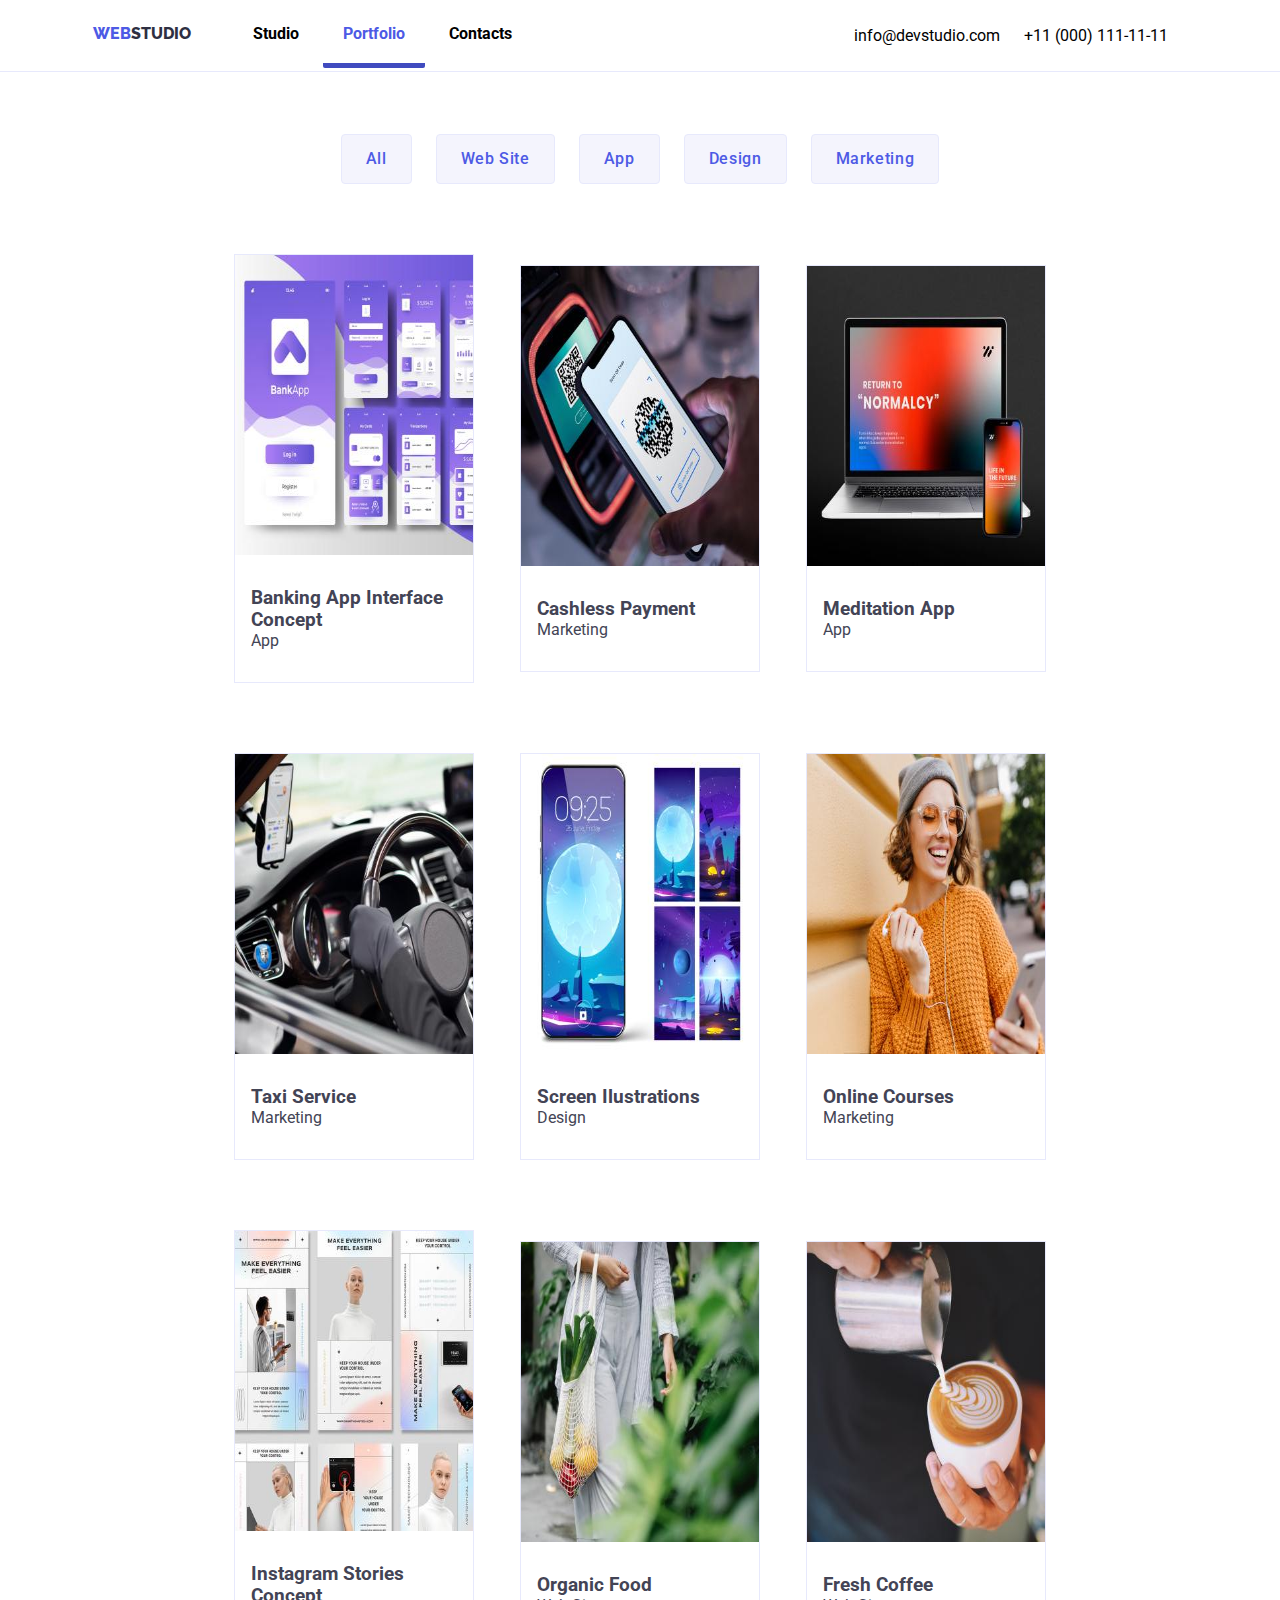
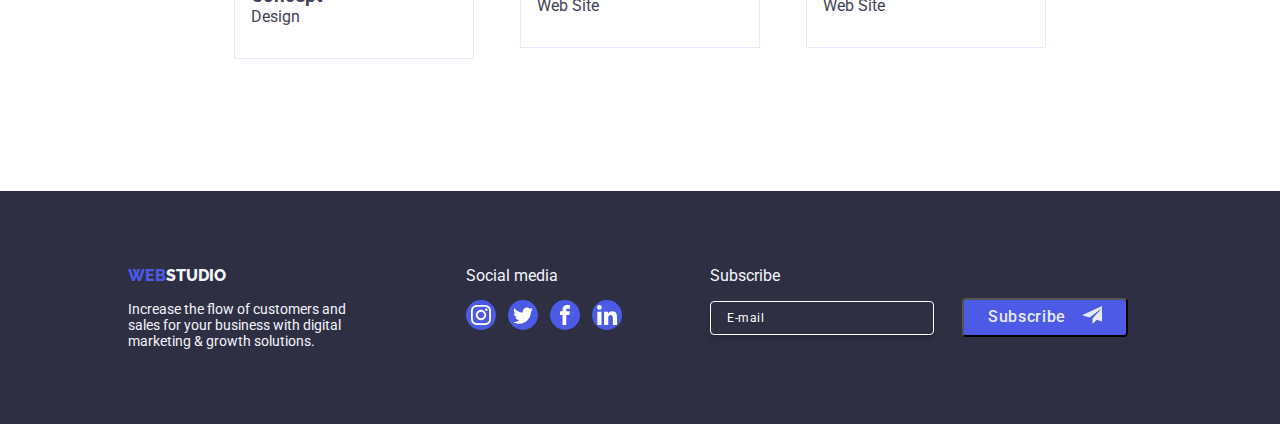
==== commit c84cf3f4: "commit" ====
--- a/portfolio.html
+++ b/portfolio.html
@@ -360,7 +360,7 @@
                 </div>
               </div>
             </div>
-      </div>
+      
    </footer>
   </body>
 </html>
--- a/CSS/styles.css
+++ b/CSS/styles.css
@@ -476,6 +476,7 @@
   transition-timing-function: cubic-bezier(0.4, 0, 0.2, 1);
 }
 
+
 /* Main CSS */
 .advantages_section {
   margin-top: 60px;
@@ -852,16 +853,15 @@
   margin-top: 50px;
   margin-bottom: 100px;
   flex-wrap: wrap;
-  margin-left:0;
-  margin-right:0;
+  margin-left:100px;
+  margin-right:100px;
   gap:30px;
 }
 
 .flex1{
 flex-basis:calc(100%/ 3 - 120px);
 justify-content: center;
-flex-shrink: 0;
-flex-grow: 0;
+
 }
 
 /*.portfoliocontainer {
@@ -1053,7 +1053,8 @@
   padding:0;
   width:100%;
   height: 100%;
-
+  margin-left: 0;
+  margin-right: 0;
 }
 .flex2{
   display: flex;
@@ -1076,8 +1077,13 @@
 .link1,.link2  {
     display: none;
   }
-
-  
+.portfoliofilter{
+    display: flex;
+    justify-content: flex-start;
+}
+.portfolioimagesection{
+  margin:0;
+}
 .headerlinks-left {
 text-align: left;
   }
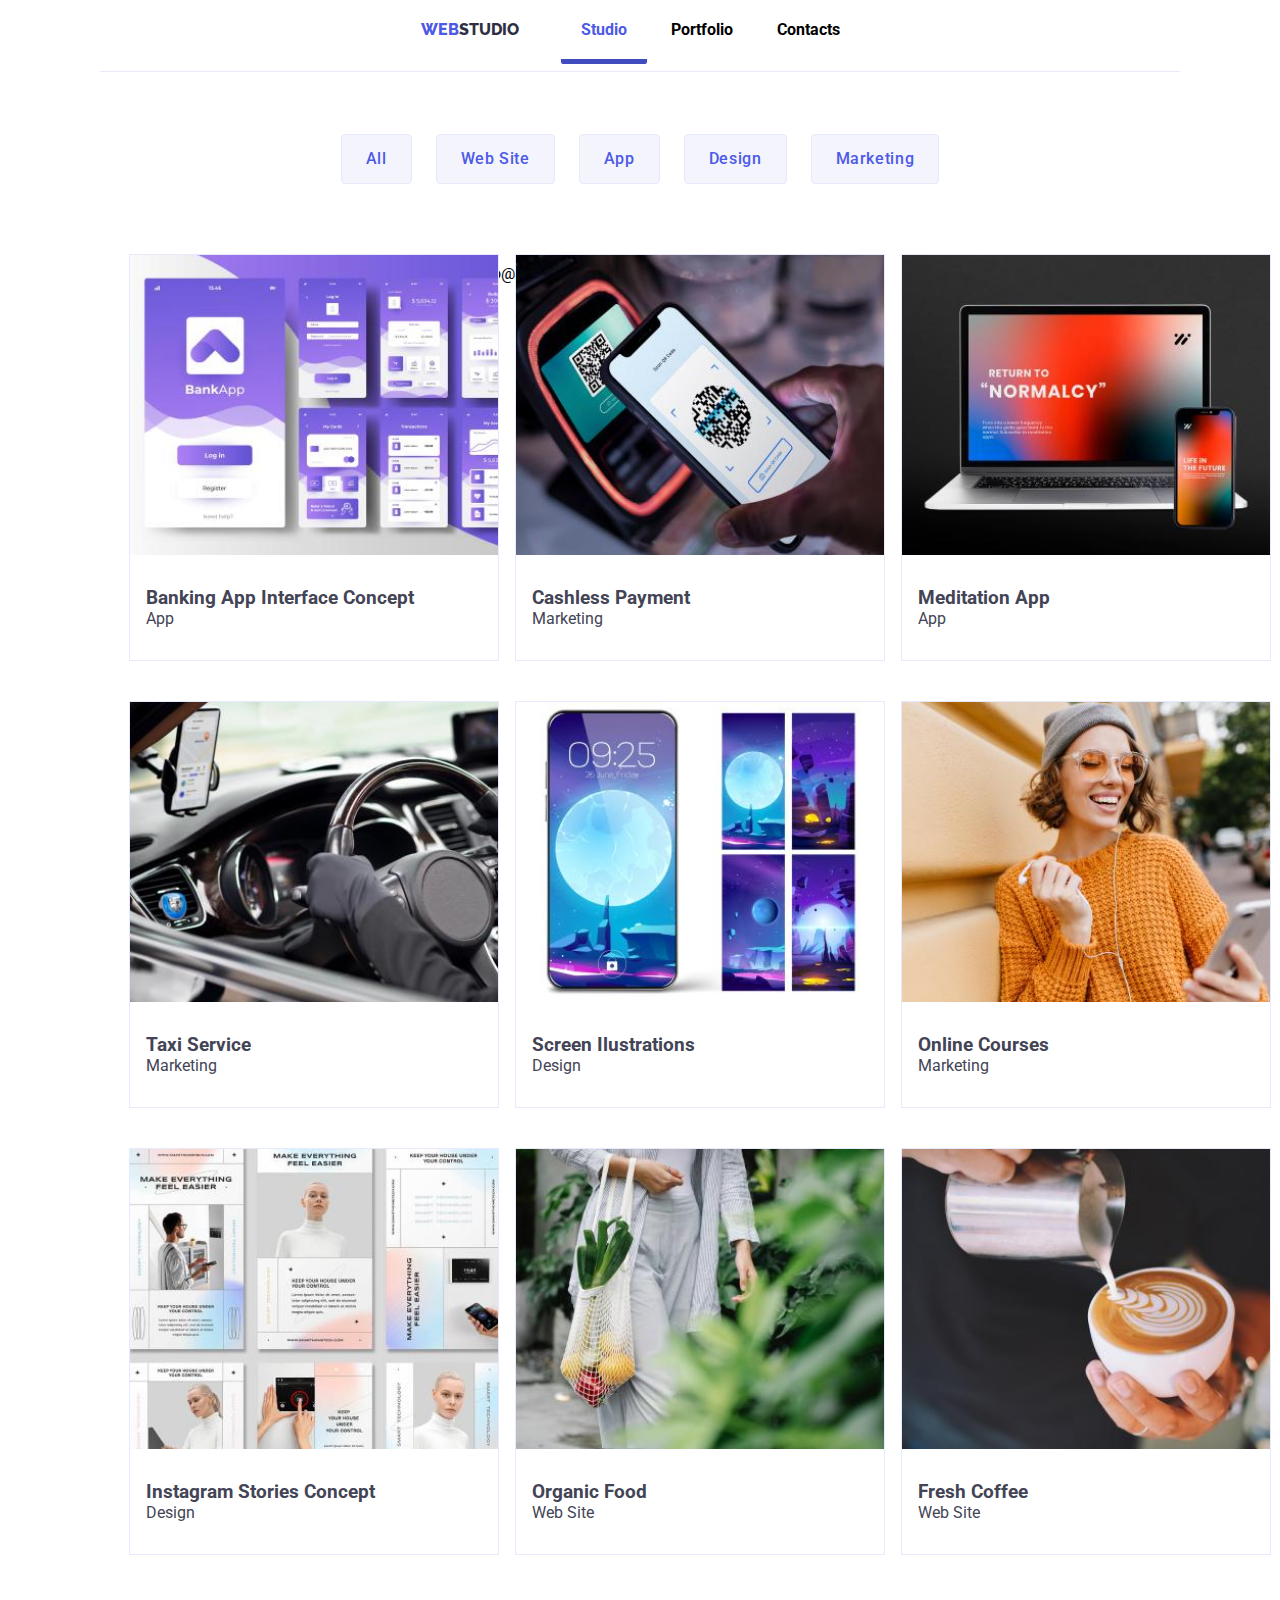
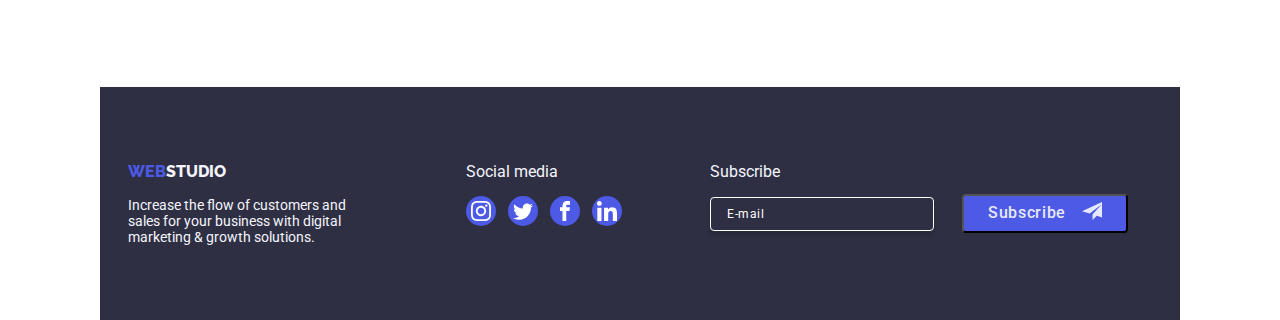
==== commit c7cf0d50: "commit" ====
--- a/portfolio.html
+++ b/portfolio.html
@@ -21,57 +21,115 @@
       referrerpolicy="no-referrer"
     />
   </head>
-  <body class="container">
+  <body>
     <header>
-         <!--Navigational Links-->
-         <nav class="headerlinks">
-          <ul class="headerlinks-menu1">
-            <li class="headerlinks-left logo">
-              <a href="index.html" class="webstudio" style="color: #4d5ae5"
-                >WEB<span class="Studio" style="color: #2e2f42">STUDIO</span></a
-              >
-            </li>
-            <li class="headerlinks-left link1">
-              <a href="index.html" class="link">Studio</a>
-            </li>
-  
-            <li class="headerlinks-left link1">
-              <a href="portfolio.html" class="link active" style="color: #4d5ae5"
-              >Portfolio</a>
-            </li>
-  
-            <li class="headerlinks-left link1">
-              <a href="#" class="link">Contacts</a>
-            </li>
-          </ul>
-  
-          <ul class="headerlinks-menu2">
-            <li class="headerlinks-right link2">
-              <a href="mailto:info@devstudio.com" class="link2"
-                >info&#64;devstudio.com</a
-              >
-            </li>
-  
-            <li class="headerlinks-right link2">
-              <a href="tel:+110001111111" class="link2"
-                >+11 &#40;000&#41; 111&#8208;11&#8208;11</a
-              >
-            </li>
-            <li class= "link3 mobile-container">
-              <button type="button" class="js-open-menu">
-              <svg
-              width="32"
-              height="22"
-              class="js-open-menu"
-              aria-expanded="true"
-              aria-controls="mobile-menu"
+      <!--Navigational Links-->
+      <nav class="headerlinks">
+        <ul class="headerlinks-menu1">
+          <li class="headerlinks-left logo">
+            <a href="index.html" class="webstudio" style="color: #4d5ae5"
+              >WEB<span class="Studio" style="color: #2e2f42">STUDIO</span></a
             >
-              <use href="./Images/icons.svg#hamburger"></use>
+          </li>
+          <li class="headerlinks-left link1">
+            <a href="index.html" class="link active" style="color: #4d5ae5"
+              >Studio</a
+            >
+          </li>
+
+          <li class="headerlinks-left link1">
+            <a href="portfolio.html" class="link">Portfolio</a>
+          </li>
+
+          <li class="headerlinks-left link1">
+            <a href="#" class="link">Contacts</a>
+          </li>
+        </ul>
+
+        <ul class="headerlinks-menu2">
+          <li class="headerlinks-right link2">
+            <a href="mailto:info@devstudio.com" class="link2"
+              >info&#64;devstudio.com</a
+            >
+          </li>
+
+          <li class="headerlinks-right link2">
+            <a href="tel:+110001111111" class="link2"
+              >+11 &#40;000&#41; 111&#8208;11&#8208;11</a
+            >
+          </li>
+          <li class= "link3 mobile-container">
+            <button class="js-open-menu menu-toggle">
+            <svg
+            width="32"
+            height="22"
+            aria-expanded="false"
+            aria-controls="mobile-menu"
+            class="menu-icon"
+          >
+            <use href="./Images/icons.svg#hamburger"></use>
+          </svg>
+        </button>
+          </li>
+        </ul>
+      </nav>
+      <div class="js-menu-container mobile-menu" id="mobile-menu">
+        <div class="mobile-menu-container">
+          <button class="js-close-menu">
+            <svg width="18" height="18">
+              <use href="./images/icons.svg#close"></use>
             </svg>
           </button>
-            </li>
-          </ul>
-        </nav>
+          <div class="mobile-navbar">
+            <ul class="mobile-links">
+              <li>
+                <a class="mobile-link " href="index.html">Studio</a>
+              </li>
+              <li>
+                <a class="mobile-link mobile-active" href="portfolio.html">Portfolio</a>
+              </li>
+              <li>
+                <a class="mobile-link contactsnav" href="">Contacts</a>
+              </li>
+            </ul>
+            <div>
+              <ul class="mobile-links">
+                <li>
+                  <a class="mobile-link mobile-active" href="tel:+110001111111"
+                    >11 (000) 111-11-11</a
+                  >
+                </li>
+                <li>
+                  <a href="mailto:info@devstudio.com" class="mobile-contact">info@devstudio.com</a>
+                </li>
+              </ul>
+  
+              <div class="teamsocialicons">
+                <a class="team-icon">
+                  <svg width="16" height="16" class="iconsocmed">
+                    <use href="./images/icons.svg#instagram-2"></use>
+                  </svg>
+                </a>
+                <a class="team-icon">
+                  <svg width="16" height="16" class="iconsocmed">
+                    <use href="./images/icons.svg#twitter-1"></use>
+                  </svg>
+                </a>
+                <a class="team-icon">
+                  <svg width="16" height="16" class="iconsocmed">
+                    <use href="./images/icons.svg#linkedin-1"></use>
+                  </svg>
+                </a>
+                <a class="team-icon">
+                  <svg width="16" height="16" class="iconsocmed">
+                    <use href="./images/icons.svg#facebook"></use>
+                  </svg>
+                </a>
+              </div>
+            </div>
+          </div>
+        </div>
+      </div>
     </header>
     <main>
       <div class="portfoliofilter">
@@ -83,11 +141,9 @@
         <button class="portfoliobuttons" type="button">Design</button>
         <button class="portfoliobuttons" type="button">Marketing</button>
       </div>
-    <section>
-      <!--Portfolio Images Section-->
-
-      <div class="portfolioimagesection">
-       
+      <section class="container">
+        <!--Portfolio Images Section-->
+        <div class="portfolioimagesection">
           <div class="portfoliodetails flex1 flex2">
             <div class="portfolio-image">
               <img
@@ -99,8 +155,8 @@
               <div class="portfolio-imagecaption">
                 <p>
                   14 Stylish and User-Friendly App Design Concepts · Task
-                  Manager App · Calorie Tracker App · Exotic Fruit Ecommerce
-                  App · Cloud Storage App
+                  Manager App · Calorie Tracker App · Exotic Fruit Ecommerce App
+                  · Cloud Storage App
                 </p>
               </div>
             </div>
@@ -122,8 +178,8 @@
               <div class="portfolio-imagecaption">
                 <p>
                   14 Stylish and User-Friendly App Design Concepts · Task
-                  Manager App · Calorie Tracker App · Exotic Fruit Ecommerce
-                  App · Cloud Storage App
+                  Manager App · Calorie Tracker App · Exotic Fruit Ecommerce App
+                  · Cloud Storage App
                 </p>
               </div>
             </div>
@@ -144,8 +200,8 @@
               <div class="portfolio-imagecaption">
                 <p>
                   14 Stylish and User-Friendly App Design Concepts · Task
-                  Manager App · Calorie Tracker App · Exotic Fruit Ecommerce
-                  App · Cloud Storage App
+                  Manager App · Calorie Tracker App · Exotic Fruit Ecommerce App
+                  · Cloud Storage App
                 </p>
               </div>
             </div>
@@ -154,9 +210,7 @@
               <li>App</li>
             </ul>
           </div>
-        
-
-       
+
           <div class="portfoliodetails flex1 flex2">
             <div class="portfolio-image">
               <img
@@ -168,8 +222,8 @@
               <div class="portfolio-imagecaption">
                 <p>
                   14 Stylish and User-Friendly App Design Concepts · Task
-                  Manager App · Calorie Tracker App · Exotic Fruit Ecommerce
-                  App · Cloud Storage App
+                  Manager App · Calorie Tracker App · Exotic Fruit Ecommerce App
+                  · Cloud Storage App
                 </p>
               </div>
             </div>
@@ -190,8 +244,8 @@
               <div class="portfolio-imagecaption">
                 <p>
                   14 Stylish and User-Friendly App Design Concepts · Task
-                  Manager App · Calorie Tracker App · Exotic Fruit Ecommerce
-                  App · Cloud Storage App
+                  Manager App · Calorie Tracker App · Exotic Fruit Ecommerce App
+                  · Cloud Storage App
                 </p>
               </div>
             </div>
@@ -213,8 +267,8 @@
               <div class="portfolio-imagecaption">
                 <p>
                   14 Stylish and User-Friendly App Design Concepts · Task
-                  Manager App · Calorie Tracker App · Exotic Fruit Ecommerce
-                  App · Cloud Storage App
+                  Manager App · Calorie Tracker App · Exotic Fruit Ecommerce App
+                  · Cloud Storage App
                 </p>
               </div>
             </div>
@@ -223,9 +277,7 @@
               <li>Marketing</li>
             </ul>
           </div>
-        
-
-    
+
           <div class="portfoliodetails flex1 flex2">
             <div class="portfolio-image">
               <img
@@ -237,8 +289,8 @@
               <div class="portfolio-imagecaption">
                 <p>
                   14 Stylish and User-Friendly App Design Concepts · Task
-                  Manager App · Calorie Tracker App · Exotic Fruit Ecommerce
-                  App · Cloud Storage App
+                  Manager App · Calorie Tracker App · Exotic Fruit Ecommerce App
+                  · Cloud Storage App
                 </p>
               </div>
             </div>
@@ -259,8 +311,8 @@
               <div class="portfolio-imagecaption">
                 <p>
                   14 Stylish and User-Friendly App Design Concepts · Task
-                  Manager App · Calorie Tracker App · Exotic Fruit Ecommerce
-                  App · Cloud Storage App
+                  Manager App · Calorie Tracker App · Exotic Fruit Ecommerce App
+                  · Cloud Storage App
                 </p>
               </div>
             </div>
@@ -282,8 +334,8 @@
               <div class="portfolio-imagecaption">
                 <p>
                   14 Stylish and User-Friendly App Design Concepts · Task
-                  Manager App · Calorie Tracker App · Exotic Fruit Ecommerce
-                  App · Cloud Storage App
+                  Manager App · Calorie Tracker App · Exotic Fruit Ecommerce App
+                  · Cloud Storage App
                 </p>
               </div>
             </div>
@@ -292,75 +344,72 @@
               <li>Web Site</li>
             </ul>
           </div>
-        
-      </div>
-    </section>
+        </div>
+      </section>
     </main>
 
     <footer>
       <!--End Description-->
       <div class="footer">
-            <div class="footercontainer1">
-              <div class="footerlogodetails">
-                <a href="index.html" class="webstudio" style="color: #4d5ae5"
-                  >WEB<span class="Studio" style="color: #f4f4fd">STUDIO</span></a
-                >
-
-                <div class="footerdetails">
-                  <p>
-                    Increase the flow of customers and
-                    <br />
-                    sales for your business with digital
-                    <br />
-                    marketing &amp; growth solutions.
-                  </p>
-                </div>
-              </div>
-
-
-                    <div class="footersocialmedia">
-                      <p class="footerlabel">Social media</p>
-                      <div class="footer-icon">
-                        <svg width="20px" height="20px" class="iconsocmed">
-                          <use xlink:href="Images/icons.svg#instagram"></use>
-                        </svg>
-                      </div>
-                      <div class="footer-icon">
-                        <svg width="20" height="20" class="iconsocmed">
-                          <use xlink:href="./Images/icons.svg#twitter"></use>
-                        </svg>
-                      </div>
-                      <div class="footer-icon">
-                        <svg width="20" height="20" class="iconsocmed">
-                          <use xlink:href="./Images/icons.svg#facebook"></use>
-                        </svg>
-                      </div>
-                      <div class="footer-icon">
-                        <svg width="20" height="20" class="iconsocmed">
-                          <use xlink:href="./Images/icons.svg#linkedin-1"></use>
-                        </svg>
-                      </div>
-                    </div>
-              
-            </div>
-              <div class="subscribecontainer">
-                <p class="footerlabel">Subscribe</p>
-                <div class="footer-subscribe">
-                  <form class="footer-form">
-                    <input type="email" class="footer-input" placeholder="E-mail" />
-                    <button type="submit" class="footer-button">
-                      Subscribe
-                      <span>
-                        <svg width="20" height="20" class="icon-form">
-                          <use xlink:href="./Images/icons.svg#icon-subscribe" />
-                        </svg>
-                      </span>
-                    </button>
-                  </form>
-                </div>
-              </div>
-            </div>
-      
-   </footer>
+        <div class="footercontainer1">
+          <div class="footerlogodetails">
+            <a href="index.html" class="webstudio" style="color: #4d5ae5"
+              >WEB<span class="Studio" style="color: #f4f4fd">STUDIO</span></a
+            >
+
+            <div class="footerdetails">
+              <p>
+                Increase the flow of customers and
+                <br />
+                sales for your business with digital
+                <br />
+                marketing &amp; growth solutions.
+              </p>
+            </div>
+          </div>
+
+          <div class="footersocialmedia">
+            <p class="footerlabel">Social media</p>
+            <div class="footer-icon">
+              <svg width="20px" height="20px" class="iconsocmed">
+                <use xlink:href="Images/icons.svg#instagram"></use>
+              </svg>
+            </div>
+            <div class="footer-icon">
+              <svg width="20" height="20" class="iconsocmed">
+                <use xlink:href="./Images/icons.svg#twitter"></use>
+              </svg>
+            </div>
+            <div class="footer-icon">
+              <svg width="20" height="20" class="iconsocmed">
+                <use xlink:href="./Images/icons.svg#facebook"></use>
+              </svg>
+            </div>
+            <div class="footer-icon">
+              <svg width="20" height="20" class="iconsocmed">
+                <use xlink:href="./Images/icons.svg#linkedin-1"></use>
+              </svg>
+            </div>
+          </div>
+        </div>
+        <div class="subscribecontainer">
+          <p class="footerlabel">Subscribe</p>
+          <div class="footer-subscribe">
+            <form class="footer-form">
+              <input type="email" class="footer-input" placeholder="E-mail" />
+              <button type="submit" class="footer-button">
+                Subscribe
+                <span>
+                  <svg width="20" height="20" class="icon-form">
+                    <use xlink:href="./Images/icons.svg#icon-subscribe" />
+                  </svg>
+                </span>
+              </button>
+            </form>
+          </div>
+        </div>
+      </div>
+    </footer>
+    <script src="./JS/mobile-menu.js"></script>
   </body>
 </html>
--- a/CSS/styles.css
+++ b/CSS/styles.css
@@ -6,7 +6,7 @@
   box-sizing: border-box;
 }
 .container {
-  /* max-width: 1158; */
+
   padding-left: 0;
   padding-right: 0;
   margin-left: auto;
@@ -35,7 +35,7 @@
   flex-wrap: wrap;
   border-bottom: 1px solid var(--Cornflower);
   height: 72px;
-  gap: 322px;
+  gap: 200px;
 }
 .webstudio {
   text-decoration: none;
@@ -108,12 +108,11 @@
 
 /*nav mobile CSS*/
 
-
-.link3{
+.link3 {
   display: none;
 }
 
-.mobile-menu{
+.mobile-menu {
   display: none;
 }
 
@@ -132,7 +131,7 @@
   background-size: cover;
   position: relative;
   background-position: center;
-  background-position-y: -160px;
+  background-position-y: -90px;
 
   /**height: 500px;
   width: 115px;**/
@@ -476,7 +475,6 @@
   transition-timing-function: cubic-bezier(0.4, 0, 0.2, 1);
 }
 
-
 /* Main CSS */
 .advantages_section {
   margin-top: 60px;
@@ -506,7 +504,7 @@
   display: flex;
   justify-content: center;
   gap: 24px;
-  
+
   flex-wrap: wrap;
 }
 
@@ -565,14 +563,11 @@
   text-align: center;
   padding-left: 50px;
   padding-right: 50px;
-
- 
-
-}
-.content3container{
-  display: flex;
-  justify-content: center;
-  gap:8px;
+}
+.content3container {
+  display: flex;
+  justify-content: center;
+  gap: 8px;
   flex-wrap: wrap;
 }
 .content3profiles {
@@ -589,7 +584,7 @@
   align-items: baseline;
   flex-direction: column;
   justify-content: center;
-  flex-wrap:wrap;
+  flex-wrap: wrap;
 
   /*paddings and margins*/
   margin-left: 8px;
@@ -612,7 +607,7 @@
   margin-right: auto;
   padding: 32px 32px 0px 32px;
   gap: 8px;
-  flex-wrap:wrap;
+  flex-wrap: wrap;
 }
 
 /*Content 4 CSS*/
@@ -687,8 +682,8 @@
   margin-top: 15px;
   margin-right: 8px;
 }
-.footercontainer1{
-  display:flex;
+.footercontainer1 {
+  display: flex;
   flex-direction: row;
   gap: 120px;
 }
@@ -853,22 +848,17 @@
   margin-top: 50px;
   margin-bottom: 100px;
   flex-wrap: wrap;
-  margin-left:100px;
-  margin-right:100px;
-  gap:30px;
-}
-
-.flex1{
-flex-basis:calc(100%/ 3 - 120px);
-justify-content: center;
-
-}
+}
+
+/* .flex1 {
+  flex-basis: calc(100% / 3 - 120px);
+  justify-content: center;
+} */
 
 /*.portfoliocontainer {
   display: inline-flex;
   justify-content: center;
 }*/
-
 
 .portfoliodetails {
   display: flex;
@@ -932,6 +922,7 @@
 .portfolio-image img {
   display: block;
   width: 100%;
+  object-fit: cover;
 }
 
 .portfoliodetails:hover .portfolio-imagecaption {
@@ -939,12 +930,11 @@
   transform: translateY(0);
 }
 /*Tablet Css*/
-@media only screen and (min-width: 768px) and (max-width: 1157px) {
-  
-  .container{
-    margin:auto;
-  }
-  .mobile-menu{
+@media only screen and (min-width: 768px) and (max-width: 1200px) {
+  .container {
+    margin: auto;
+  }
+  .mobile-menu {
     display: none;
   }
 
@@ -961,29 +951,30 @@
     height: 72px;
     gap: 75px;
   }
-  .link2{
-    display: flex;
-    flex-direction: column;
-    
-  }
-  .logo{
+  .link2 {
+    display: flex;
+    flex-direction: column;
+  }
+  .logo {
     padding-right: 45px;
   }
 
-.title {
-  background-image: url('../Images/people_office.jpg');
-  background-size: cover;
-  position: relative;
-  background-position: center;}
+  .title {
+    background-image: url('../Images/people_office.jpg');
+    background-size: cover;
+    position: relative;
+    background-position: center;
+  }
 
   .content1-iconcontainer {
     display: none;
   }
-  .content1, .content1details {
+  .content1,
+  .content1details {
     flex-basis: calc(100% / 2 - 30px);
     margin: 0;
   }
-  .content1labels{
+  .content1labels {
     font-size: 24px;
   }
 
@@ -991,24 +982,20 @@
     display: none;
   }
 
- 
- .content3container {
-  display: flex;
-  flex-direction: column;
-  justify-content: center;
-  }
-
-
-
-  .content4icons{
+  .content3container {
+    display: flex;
+    flex-direction: column;
+    justify-content: center;
+  }
+
+  .content4icons {
     display: flex;
     flex-direction: column;
     justify-content: center;
     align-content: center;
-   
-  }
-
-  .customers{
+  }
+
+  .customers {
     margin-bottom: 72px;
   }
   .footer-inner {
@@ -1016,129 +1003,128 @@
     gap: 24px;
     justify-content: center;
   }
- .footer{
-  
-  display: flex;
-  flex-direction: column;
-  flex-wrap: wrap;
-  align-content: center;
-  row-gap: 75px;
-  column-gap: 24px;
- }
-
-.footer-form{
-  display: flex;
-  justify-content: center;
-  align-items: flex-end;
-  column-gap: 40px;
-  margin: 0;
-}
-
-.footer-button{
-  margin: 0;}
-
-  .container{
+  .footer {
+    display: flex;
+    flex-direction: column;
+    flex-wrap: wrap;
+    align-content: center;
+    row-gap: 75px;
+    column-gap: 24px;
+  }
+
+  .footer-form {
+    display: flex;
+    justify-content: center;
+    align-items: flex-end;
+    column-gap: 40px;
+    margin: 0;
+  }
+
+  .footer-button {
+    margin: 0;
+  }
+
+  .container {
     padding: 0;
     margin: auto;
   }
-  .footercontainer1{
-  display: flex;
-      flex-direction: row;
-      gap: 24px;
-     
-    }
-    /*tablet portfolio CSS*/
-.portfolioimagesection{
-  display: flex;
-  padding:0;
-  width:100%;
-  height: 100%;
-  margin-left: 0;
-  margin-right: 0;
-}
-.flex2{
-  display: flex;
-  flex-wrap: nowrap;
-  flex-direction: column;
-  padding: 0;
-  margin: 0 75px 0 75px;
-  justify-content: flex-start;
-  width: 100%;
-  height: 100%;
-
-  }
-}  
-
+  .footercontainer1 {
+    display: flex;
+    flex-direction: row;
+    gap: 24px;
+  }
+  /*tablet portfolio CSS*/
+  .portfolioimagesection {
+    display: flex;
+    padding: 0;
+    width: 100%;
+    height: 100%;
+    margin-left: 0;
+    margin-right: 0;
+  }
+  /* .flex2 {
+    display: flex;
+    flex-wrap: nowrap;
+    flex-direction: column;
+    padding: 0;
+    margin: 0 75px 0 75px;
+    justify-content: flex-start;
+    width: 100%;
+    height: 100%;
+  } */
+}
 
 /* mobile css*/
 
 @media only screen and (max-width: 767px) {
   /*mobile Navlink*/
-.link1,.link2  {
+  .link1,
+  .link2 {
     display: none;
   }
-.portfoliofilter{
+  .portfoliofilter {
     display: flex;
     justify-content: flex-start;
-}
-.portfolioimagesection{
-  margin:0;
-}
-.headerlinks-left {
-text-align: left;
-  }
-  .link3{
-   display: flex;
-   justify-content: flex-end;
-  }
-
-  button.js-open-menu {
+  }
+  .portfolioimagesection {
+    margin: 0;
+  }
+  .headerlinks-left {
+    text-align: left;
+  }
+  .link3 {
+    display: flex;
+    justify-content: flex-end;
+  }
+
+  .js-open-menu {
     border: none;
   }
 
-.modal-label{
-  text-align: left;
-}
-.modal-iconname {
-  position: relative;
-  top: -30px;
+  .modal-label {
+    text-align: left;
+  }
+  .modal-iconname {
+    position: relative;
+    top: -30px;
     left: 10px;
-}
-
-.modal-iconphone {
-  position: relative;
-  top: -30px;
+  }
+
+  .modal-iconphone {
+    position: relative;
+    top: -30px;
     left: 10px;
-}
-
-.modal-iconemail {
-  position: relative;
-  top: -30px;
+  }
+.contactsnav{
+  padding-bottom: 100px;
+}
+  .modal-iconemail {
+    position: relative;
+    top: -30px;
     left: 10px;
-}
-.modal-sendbutton {
-  color: var(--Cornflower);
-  border-radius: 4px;
-  cursor: pointer;
-  font-family: Roboto;
-  font-size: 16px;
-  position: relative;
-  top: 20px;
-left:-5px;
-}
- .headerlinks {
-
-  display: flex;
-  justify-content: space-around;
-  align-items: center;
-  flex-direction: row;
-  padding-left: 15px;
-  padding-right: 15px;
-  border-bottom: 1px solid var(--Cornflower);
-  height: 72px;
-  gap: 50px;
- 
-  flex-wrap: nowrap;
+  }
+  .modal-sendbutton {
+    color: var(--Cornflower);
+    border-radius: 4px;
+    cursor: pointer;
+    font-family: Roboto;
+    font-size: 16px;
+    position: relative;
+    top: 20px;
+    left: -5px;
+  }
+  .headerlinks {
+    display: flex;
+    justify-content: space-around;
+    align-items: center;
+    flex-direction: row;
+    padding-left: 15px;
+    padding-right: 15px;
+    border-bottom: 1px solid var(--Cornflower);
+    height: 72px;
+    gap: 50px;
+
+    flex-wrap: nowrap;
   }
 
   .mobile-container {
@@ -1147,24 +1133,34 @@
     justify-content: space-between;
     padding: 20px 15px;
   }
-  
+
   .mobile-menu-container {
     position: relative;
     height: 100%;
     padding: 40px;
-    
-  }
-  
+  }
+
+  .mobile-menu.is-open {
+    transform: translateX(0);
+  }
+
   .mobile-menu {
-    display: none;
-    position: relative;
-    z-index: 9000;
-  }
-  
+    display: block;
+    position: fixed;
+    top: 0;
+    height: 100vh;
+    width: 100%;
+    background-color: white;
+    z-index: 999;
+    transform: translateX(100%);
+    transition: transform 250ms ease-in-out;
+    transition-timing-function: cubic-bezier(0.4, 0, 0.2, 1);
+  }
+
   .mobile-links {
     list-style-type: none;
   }
-  
+
   .mobile-link {
     font-size: 36px;
     text-decoration: none;
@@ -1173,24 +1169,40 @@
     margin-bottom: 40px;
     display: inline-block;
   }
-  
+
   .mobile-contact {
     color: var(--navyblue);
     text-decoration: none;
     display: inline-block;
     margin-bottom: 48px;
   }
-  
+
   .mobile-link.mobile-active {
     color: var(--ocean);
   }
-
-  .footer-button{
-  margin: 0 50px;
-  padding: 4px 32px;
-  }
-
-  
+ 
+button.js-close-menu{
+  border-radius: 100%;
+  border: 1px solid rgba(0, 0, 0, 0.1);
+  background-color: var(--Cornflower);
+  width: 24px;
+  height: 24px;
+  color: var(--ocean);
+  margin-left: auto;
+  display: block;
+  transition: fill 250ms cubic-bezier(0.4, 0, 0.2, 1),
+    border 250ms cubic-bezier(0.4, 0, 0.2, 1);
+  cursor: pointer;
+  display: flex;
+  align-items: center;
+  justify-content: center;
+  font-size: 16px;
+  }
+  .footer-button {
+    margin: 0 50px;
+    padding: 4px 32px;
+  }
+
   /*mobile title*/
 
   .title {
@@ -1241,8 +1253,7 @@
     display: flex;
     flex-direction: column;
     align-items: center;
-    margin:0;
-    
+    margin: 0;
   }
 
   .content1details {
@@ -1273,37 +1284,35 @@
   .content2 {
     display: none;
   }
-/*mobile content3*/
-
-.content3container{
-  display: flex;
-  flex-direction: column;
-  justify-content: center;
-  align-content: center;
-}
-
-.content3profiles{
-
-display: flex;
-flex-direction: column;
-margin-bottom: 72px;
-
-}
+  /*mobile content3*/
+
+  .content3container {
+    display: flex;
+    flex-direction: column;
+    justify-content: center;
+    align-content: center;
+  }
+
+  .content3profiles {
+    display: flex;
+    flex-direction: column;
+    margin-bottom: 72px;
+  }
   /*mobile content4*/
   div.content4icons {
-display: flex;
-flex-direction: row;
-  }
-
-.customercontainer1, .customercontainer2{
-  display: flex;
-  flex-direction: column;
-  align-items:center;
-  flex-wrap: wrap;
-}
+    display: flex;
+    flex-direction: row;
+  }
+
+  .customercontainer1,
+  .customercontainer2 {
+    display: flex;
+    flex-direction: column;
+    align-items: center;
+    flex-wrap: wrap;
+  }
   .customers {
     margin: 36px 8px;
-    
   }
 
   /*mobile footer*/
@@ -1329,7 +1338,8 @@
   }
 
   .footer-button {
-    margin: 0 100px;
+    width: fit-content;
+    margin: 0 auto;
   }
 
   .footer-input {
@@ -1338,33 +1348,36 @@
   .webstudio {
     padding: 0;
   }
-  .footercontainer1{
+  .footercontainer1 {
     display: flex;
     flex-direction: column;
     justify-content: center;
-      gap: 24px;
-       
-}
-
-.portfolioimagesection{
-  display: flex;
-  flex-direction: column;
-  flex-wrap: nowrap;
-  justify-content: center;
-}
-
-
+    gap: 24px;
+  }
+
+  .portfolioimagesection {
+    display: flex;
+    flex-direction: column;
+    flex-wrap: nowrap;
+    justify-content: center;
+  }
 }
 /*desktop css*/
-@media only screen and (min-width: 1158px) {
- 
-  .mobile-menu{
+@media only screen and (min-width: 1200px) {
+  .container {
+    width: 1200px;
+  }
+
+  .mobile-menu {
     display: none;
   }
 
- /* .portfolioimagesection{
+  .portfoliodetails {
+    flex-basis: calc(100% / 3 - 30px);
+  }
+
+  /* .portfolioimagesection{
     flex-basis: calc(100%/ 2 - 30px);
     display: block;
   }*/
-
-}+}
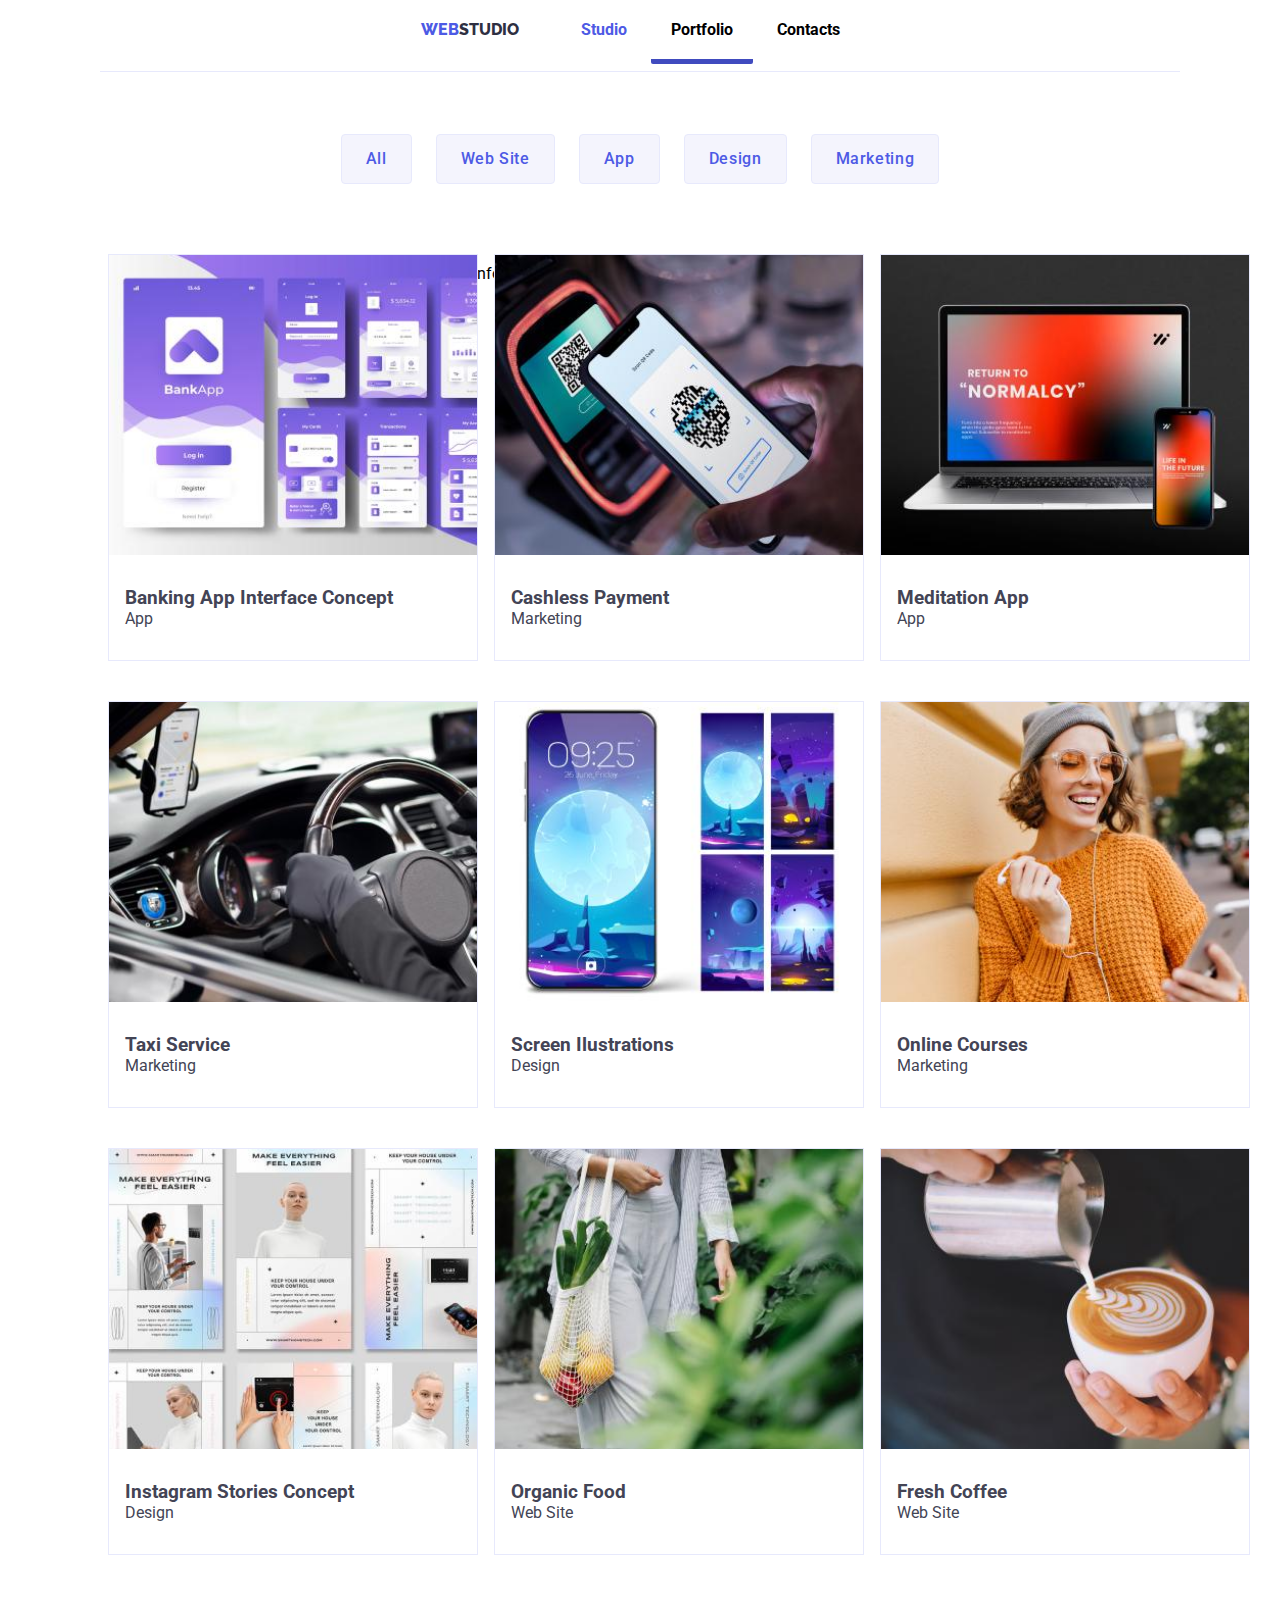
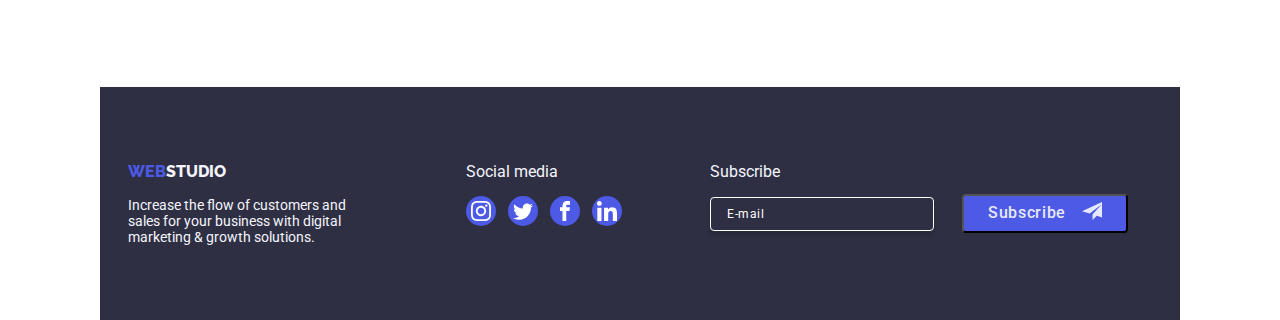
==== commit b07b43b3: "Update portfolio.html" ====
--- a/portfolio.html
+++ b/portfolio.html
@@ -32,13 +32,13 @@
             >
           </li>
           <li class="headerlinks-left link1">
-            <a href="index.html" class="link active" style="color: #4d5ae5"
+            <a href="index.html" class="link " style="color: #4d5ae5"
               >Studio</a
             >
           </li>
 
           <li class="headerlinks-left link1">
-            <a href="portfolio.html" class="link">Portfolio</a>
+            <a href="portfolio.html" class="link active">Portfolio</a>
           </li>
 
           <li class="headerlinks-left link1">
--- a/CSS/styles.css
+++ b/CSS/styles.css
@@ -843,7 +843,6 @@
 .portfolioimagesection {
   display: flex;
   flex-direction: row;
-  justify-content: center;
   align-items: center;
   margin-top: 50px;
   margin-bottom: 100px;
